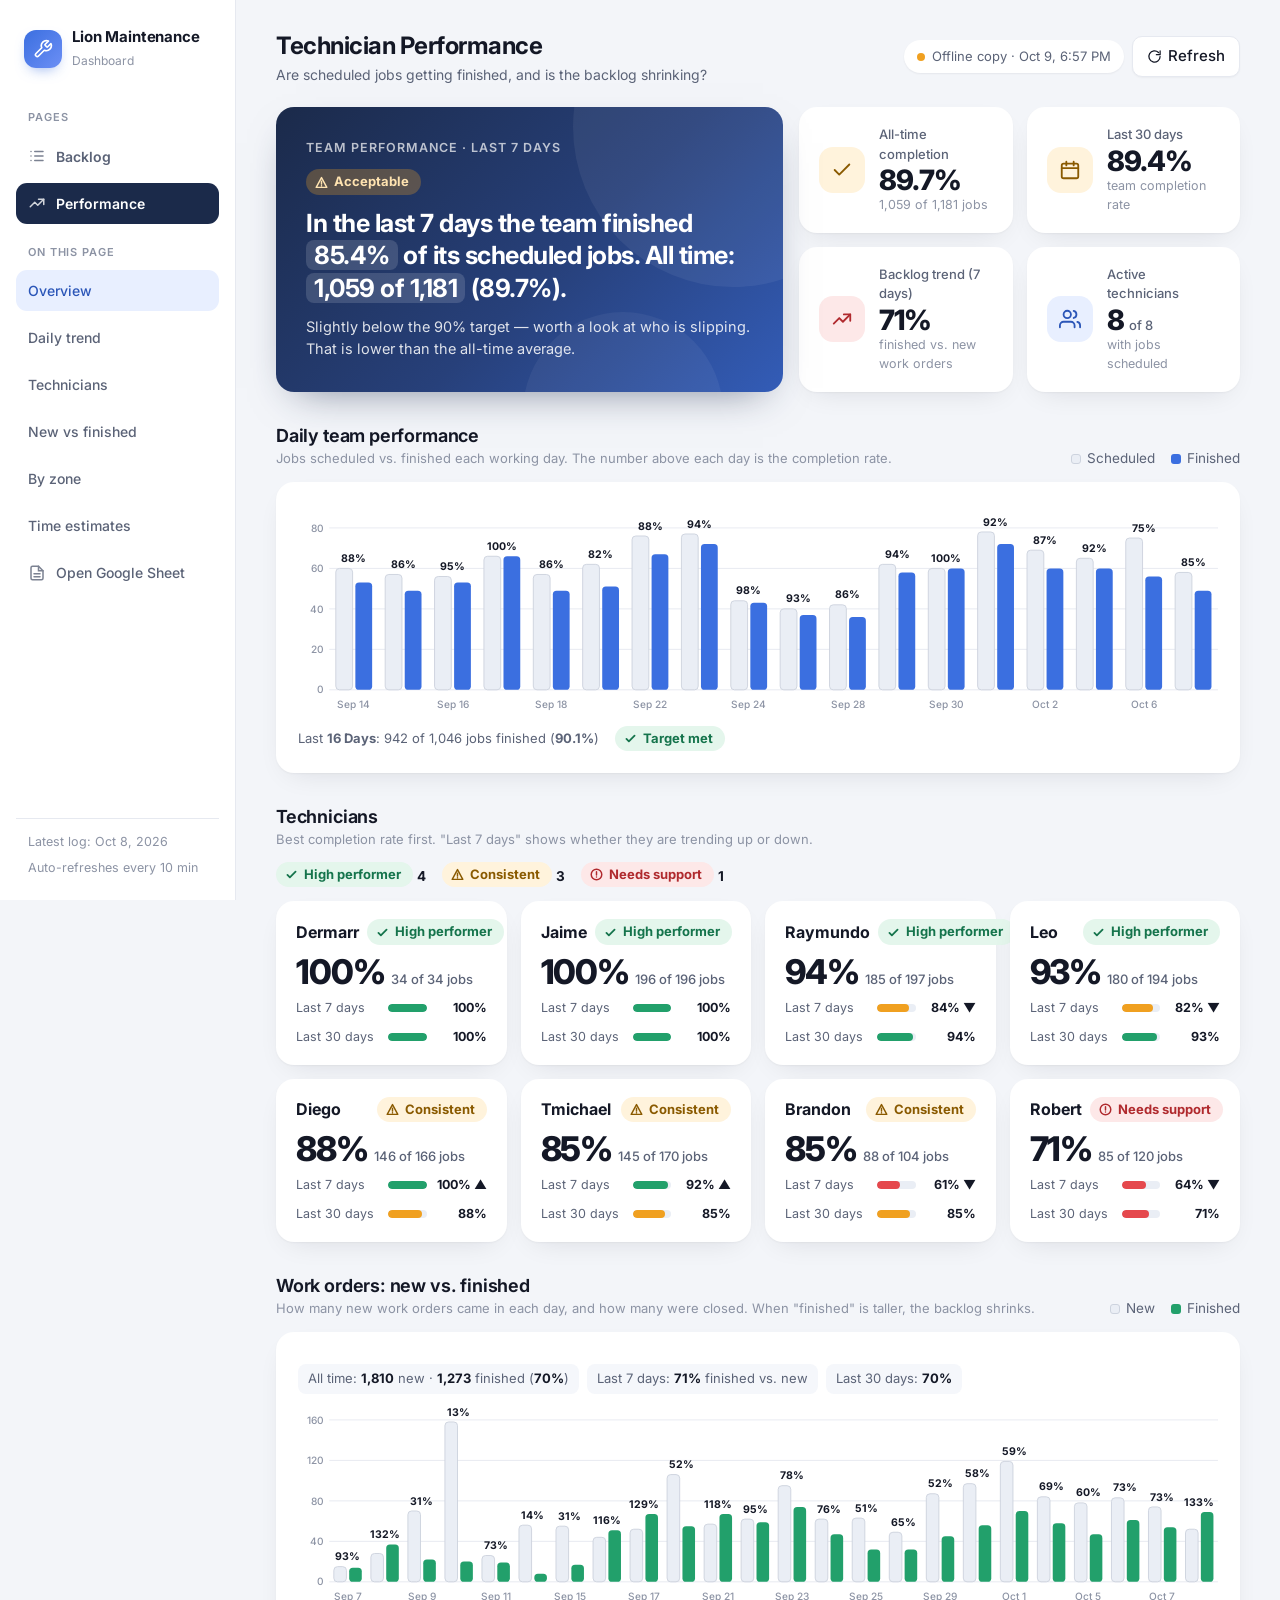
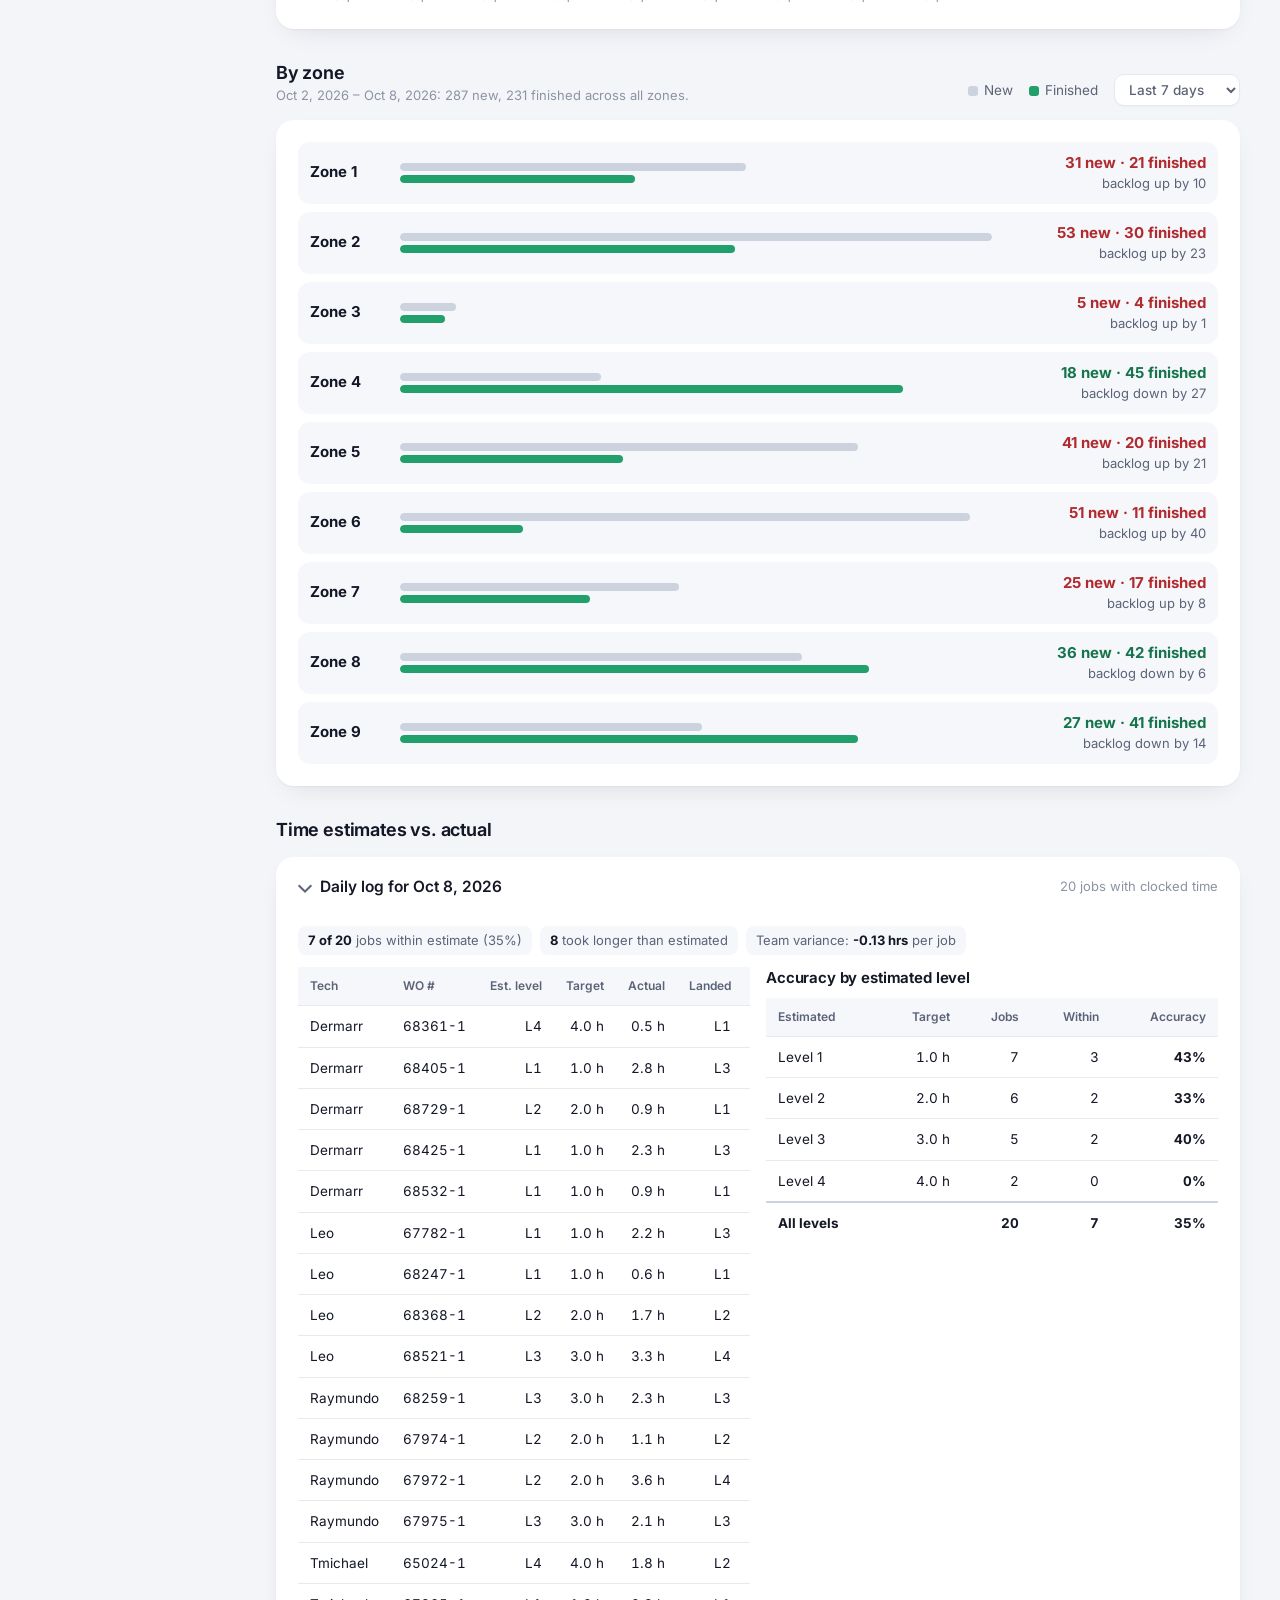
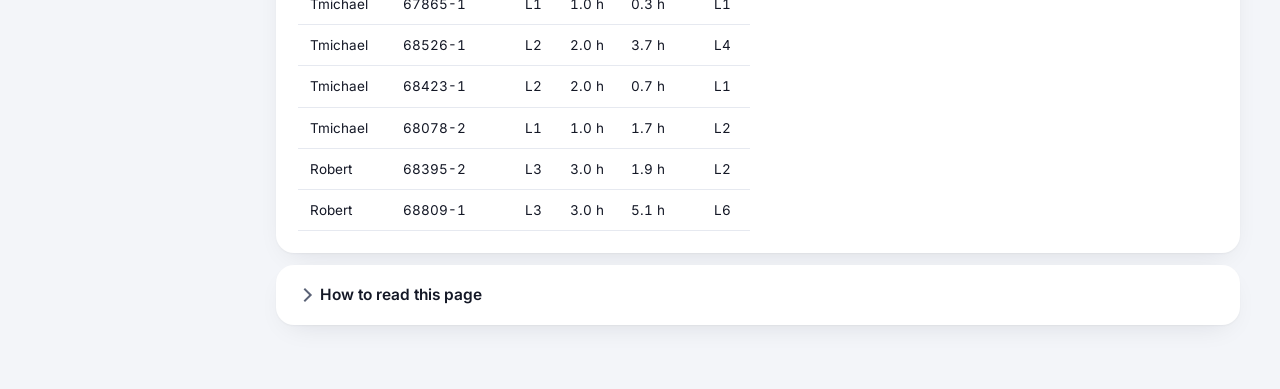
==== performance.html @ a81abb25 "sds" ====
<!doctype html>
<html lang="en">
<head>
<meta charset="utf-8">
<meta name="viewport" content="width=device-width, initial-scale=1">
<title>Technician Performance</title>
<link rel="preconnect" href="https://fonts.googleapis.com">
<link href="https://fonts.googleapis.com/css2?family=Inter:wght@400;500;600;700;800&display=swap" rel="stylesheet">
<link rel="stylesheet" href="styles.css">
</head>
<body>
<div class="app">
  <aside class="side">
    <div class="brand">
      <div class="logo" aria-hidden="true"><svg viewBox="0 0 24 24" fill="none" stroke="currentColor" stroke-width="2" stroke-linecap="round" stroke-linejoin="round"><path d="M14.7 6.3a1 1 0 0 0 0 1.4l1.6 1.6a1 1 0 0 0 1.4 0l3.77-3.77a6 6 0 0 1-7.94 7.94l-6.91 6.91a2.12 2.12 0 0 1-3-3l6.91-6.91a6 6 0 0 1 7.94-7.94l-3.76 3.76z"/></svg></div>
      <div><b>Lion Maintenance</b><span>Dashboard</span></div>
    </div>
    <div class="grp-label">Pages</div>
    <a href="index.html" class="page"><svg viewBox="0 0 24 24" fill="none" stroke="currentColor" stroke-width="2" stroke-linecap="round"><path d="M9 6h11M9 12h11M9 18h11M4 6h.01M4 12h.01M4 18h.01"/></svg>Backlog</a>
    <a href="performance.html" class="page active"><svg viewBox="0 0 24 24" fill="none" stroke="currentColor" stroke-width="2" stroke-linecap="round" stroke-linejoin="round"><path d="M3 17l6-6 4 4 8-8"/><path d="M14 7h7v7"/></svg>Performance</a>
    <div class="grp-label">On this page</div>
    <a href="#overview">Overview</a>
    <a href="#daily">Daily trend</a>
    <a href="#techs">Technicians</a>
    <a href="#flow">New vs finished</a>
    <a href="#zones">By zone</a>
    <a href="#log">Time estimates</a>
    <a id="srcLink" target="_blank" rel="noopener"><svg viewBox="0 0 24 24" fill="none" stroke="currentColor" stroke-width="2" stroke-linecap="round"><path d="M14 3H6a2 2 0 0 0-2 2v14a2 2 0 0 0 2 2h12a2 2 0 0 0 2-2V9z"/><path d="M14 3v6h6M8 13h8M8 17h8"/></svg>Open Google Sheet</a>
    <div class="foot"><span id="footDate"></span><span>Auto-refreshes every 10 min</span></div>
  </aside>

  <main class="main"><div class="wrap">
    <header class="topbar">
      <div><h1>Technician Performance</h1><p class="sub">Are scheduled jobs getting finished, and is the backlog shrinking?</p></div>
      <div class="src">
        <span class="pill"><span class="dot" id="srcDot"></span><span id="srcText">Loading…</span></span>
        <button class="btn" id="refreshBtn" type="button"><svg viewBox="0 0 24 24" fill="none" stroke="currentColor" stroke-width="2" stroke-linecap="round" stroke-linejoin="round"><path d="M21 12a9 9 0 1 1-2.6-6.4"/><path d="M21 3v6h-6"/></svg>Refresh</button>
      </div>
    </header>

    <section class="hero" id="overview" aria-live="polite">
      <div class="banner" id="summary"><p class="headline">Loading data from Google Sheets…</p></div>
      <div class="kpis" id="kpis"></div>
    </section>

    <div class="sec-head" id="daily"><div><h2>Daily team performance</h2><p class="sub small">Jobs scheduled vs. finished each working day. The number above each day is the completion rate.</p></div>
      <div class="legend"><span><i class="sw" style="background:var(--surface-3);border:1px solid var(--axis)"></i>Scheduled</span><span><i class="sw" style="background:var(--accent)"></i>Finished</span></div></div>
    <section class="card"><div id="dailyChart"></div><div class="chart-foot" id="dailyFoot"></div></section>

    <div class="sec-head" id="techs"><div><h2>Technicians</h2><p class="sub small">Best completion rate first. "Last 7 days" shows whether they are trending up or down.</p></div><div class="legend" id="techLegend"></div></div>
    <section class="techs" id="techCards"></section>

    <div class="sec-head" id="flow"><div><h2>Work orders: new vs. finished</h2><p class="sub small">How many new work orders came in each day, and how many were closed. When "finished" is taller, the backlog shrinks.</p></div>
      <div class="legend"><span><i class="sw" style="background:var(--surface-3);border:1px solid var(--axis)"></i>New</span><span><i class="sw" style="background:var(--good)"></i>Finished</span></div></div>
    <section class="card"><div class="chips" id="flowChips"></div><div id="flowChart"></div></section>

    <div class="sec-head" id="zones"><div><h2>By zone</h2><p class="sub small" id="zoneSub">New vs. finished work orders per zone.</p></div>
      <div class="legend"><span><i class="sw" style="background:var(--axis)"></i>New</span><span><i class="sw" style="background:var(--good)"></i>Finished</span>
        <select id="zoneRange" class="btn" style="padding:6px 10px"><option value="7">Last 7 days</option><option value="14">Last 14 days</option><option value="28">Last 28 days</option></select></div></div>
    <section class="card"><div class="zrows" id="zoneRows"></div></section>

    <div class="sec-head" id="log"><div><h2>Time estimates vs. actual</h2></div></div>
    <details class="card sect" style="margin-top:0" open>
      <summary id="logTitle">Latest daily log</summary>
      <div class="inner">
        <div class="chips" id="logChips"></div>
        <div class="grid2" style="margin-top:12px">
          <div class="table-wrap"><table id="logTable"></table></div>
          <div><h2 style="font-size:15px;margin-bottom:8px">Accuracy by estimated level</h2><div class="table-wrap"><table id="levelTable"></table></div></div>
        </div>
      </div>
    </details>
    <details class="card sect help">
      <summary>How to read this page</summary>
      <div class="inner"><dl>
        <dt>Completion rate</dt><dd>Jobs finished ÷ jobs scheduled. 90% or more is the target; 80–89% is acceptable; under 80% needs attention.</dd>
        <dt>Last 7 / 30 days</dt><dd>The same rate, but only counting the trailing 7 or 30 days. Compare it with the all-time rate to see if things are improving.</dd>
        <dt>New vs. finished</dt><dd>New = work orders created that day. Finished = work orders closed that day. More finished than new means the backlog is going down.</dd>
        <dt>Within estimate</dt><dd>Each job gets an estimated level (1 = about 1 hour, 2 = about 2 hours …). A job is "within estimate" when the actual clocked time landed in that hour band.</dd>
      </dl></div>
    </details>
  </div></main>
</div>
<div class="tip" id="tip" role="tooltip"></div>

<script src="perf-parser.js"></script>
<script src="snapshot-perf.js"></script>
<script>
(function () {
  const P = window.LionPerf;
  const REFRESH_MS = 10 * 60 * 1000;
  const ICONS = {
    good: '<svg viewBox="0 0 16 16" aria-hidden="true"><path d="M3 8.5l3 3 7-7" fill="none" stroke="currentColor" stroke-width="2.2" stroke-linecap="round" stroke-linejoin="round"/></svg>',
    warn: '<svg viewBox="0 0 16 16" aria-hidden="true"><path d="M8 2l6.5 12h-13z" fill="none" stroke="currentColor" stroke-width="1.8" stroke-linejoin="round"/><path d="M8 6.5v3.5M8 12v.2" stroke="currentColor" stroke-width="1.8" stroke-linecap="round"/></svg>',
    crit: '<svg viewBox="0 0 16 16" aria-hidden="true"><circle cx="8" cy="8" r="6.5" fill="none" stroke="currentColor" stroke-width="1.8"/><path d="M8 4.5v4.2M8 11v.2" stroke="currentColor" stroke-width="1.8" stroke-linecap="round"/></svg>'
  };
  const $ = id => document.getElementById(id);
  const esc = s => String(s == null ? '' : s).replace(/[&<>"']/g, c => ({ '&': '&amp;', '<': '&lt;', '>': '&gt;', '"': '&quot;', "'": '&#39;' }[c]));
  const fmt = (n, d = 0) => Number(n || 0).toLocaleString(undefined, { minimumFractionDigits: d, maximumFractionDigits: d });
  const pc = (v, d = 0) => v == null ? '—' : fmt(v * 100, d) + '%';
  const tone = r => r == null ? 'warn' : r >= 0.9 ? 'good' : r >= 0.8 ? 'warn' : 'crit';
  const LABEL = { good: 'Target met', warn: 'Acceptable', crit: 'Needs attention' };
  const TECH_LABEL = { good: 'High performer', warn: 'Consistent', crit: 'Needs support' };
  const badge = (s, labels = LABEL) => `<span class="badge b-${s}">${ICONS[s]}${labels[s]}</span>`;
  const niceDate = s => s ? new Date(s + 'T00:00').toLocaleDateString(undefined, { month: 'short', day: 'numeric', year: 'numeric' }) : '—';
  const shortDate = s => new Date(s + 'T00:00').toLocaleDateString(undefined, { month: 'short', day: 'numeric' });
  const addDays = (s, n) => { const d = new Date(s + 'T00:00'); d.setDate(d.getDate() + n); return d.toISOString().slice(0, 10); };

  let model = null;

  async function loadLive() {
    const texts = {};
    await Promise.all(P.TABS.map(async tab => {
      const res = await fetch(P.csvUrl(tab), { cache: 'no-store' });
      if (!res.ok) throw new Error(tab + ' HTTP ' + res.status);
      texts[tab] = await res.text();
    }));
    const m = P.buildModel(texts);
    if (!m.perf.daily.length) throw new Error('No daily rows found');
    return m;
  }
  async function load() {
    $('refreshBtn').disabled = true;
    $('srcText').textContent = 'Loading…';
    try {
      model = await loadLive();
      $('srcDot').className = 'dot live';
      $('srcText').textContent = 'Live · updated ' + new Date().toLocaleTimeString([], { hour: 'numeric', minute: '2-digit' });
    } catch (e) {
      console.warn('Live load failed, using snapshot:', e);
      if (!model && window.LION_PERF_SNAPSHOT) model = window.LION_PERF_SNAPSHOT;
      $('srcDot').className = 'dot off';
      $('srcText').textContent = window.LION_PERF_SNAPSHOT ? 'Offline copy · ' + new Date(window.LION_PERF_SNAPSHOT.snapshotAt).toLocaleString([], { month: 'short', day: 'numeric', hour: 'numeric', minute: '2-digit' }) : 'Could not load data';
    }
    $('refreshBtn').disabled = false;
    if (model) render();
  }

  // Grouped column chart as inline SVG. series: [{key, color, stroke?}], rows: [{date, ...}], labelFn for the text above each group.
  function columns(rows, series, labelFn, tipFn) {
    const n = rows.length; if (!n) return '<p class="small">No data yet.</p>';
    const W = 1000, H = 230, padL = 34, padB = 28, padT = 26;
    const max = Math.max(1, ...rows.flatMap(r => series.map(s => r[s.key] || 0)));
    const yMax = Math.ceil(max / 20) * 20;
    const gw = (W - padL) / n, bw = Math.min(26, gw * 0.34), gap = 3;
    const y = v => padT + (H - padT - padB) * (1 - v / yMax);
    let out = `<svg class="colchart" viewBox="0 0 ${W} ${H}" role="img" aria-label="Column chart">`;
    for (let t = 0; t <= yMax; t += yMax / 4) out += `<line class="gl" x1="${padL}" x2="${W}" y1="${y(t)}" y2="${y(t)}"/><text x="${padL - 6}" y="${y(t) + 4}" text-anchor="end">${fmt(t)}</text>`;
    const every = n > 24 ? 3 : n > 14 ? 2 : 1;
    rows.forEach((r, i) => {
      const x0 = padL + i * gw + gw / 2 - (series.length * bw + (series.length - 1) * gap) / 2;
      out += `<g data-i="${i}"><rect class="hit" x="${padL + i * gw}" y="${padT - 20}" width="${gw}" height="${H - padT + 20 - padB}" rx="6"/>`;
      series.forEach((s, k) => { const v = r[s.key] || 0; out += `<rect x="${x0 + k * (bw + gap)}" y="${y(v)}" width="${bw}" height="${Math.max(0, y(0) - y(v))}" rx="4" fill="${s.color}" ${s.stroke ? `stroke="${s.stroke}" stroke-width="1"` : ''}/>`; });
      const lab = labelFn(r);
      if (lab) out += `<text class="rate" x="${padL + i * gw + gw / 2}" y="${y(Math.max(...series.map(s => r[s.key] || 0))) - 7}" text-anchor="middle" fill="${lab.color || ''}">${lab.text}</text>`;
      if (i % every === 0) out += `<text x="${padL + i * gw + gw / 2}" y="${H - 8}" text-anchor="middle">${shortDate(r.date)}</text>`;
      out += '</g>';
    });
    out += '</svg>';
    return { html: out, tipFn };
  }
  const tipState = {};
  function mountChart(id, chart) { $(id).innerHTML = chart.html || chart; tipState[id] = chart.tipFn; }

  function render() {
    const { perf, rolling, zoneDaily, dailyLog, tally } = model;
    const team = perf.team || {};
    const r7 = team.r7, overall = team.rate;
    const t7 = tone(r7);
    const dates = perf.daily.map(d => d.date).sort();
    const latest = perf.latestDate || dates[dates.length - 1];
    $('footDate').textContent = 'Latest log: ' + niceDate(latest);

    // Banner
    const meaning = t7 === 'good' ? 'The team is hitting the 90% target.' : t7 === 'warn' ? 'Slightly below the 90% target — worth a look at who is slipping.' : 'Well below target — some technicians need support.';
    const trend = r7 != null && overall != null ? (r7 - overall > 0.02 ? 'That is better than the all-time average.' : r7 - overall < -0.02 ? 'That is lower than the all-time average.' : 'That is in line with the all-time average.') : '';
    $('summary').innerHTML = `
      <div class="eyebrow">Team performance · last 7 days</div>
      ${badge(t7)}
      <p class="headline">In the last 7 days the team finished <span class="hl">${pc(r7, 1)}</span> of its scheduled jobs. All time: <span class="hl">${fmt(team.comp)} of ${fmt(team.sched)}</span> (${pc(overall, 1)}).</p>
      <p class="meaning">${meaning} ${trend}</p>`;

    const KI = {
      check: '<svg viewBox="0 0 24 24" fill="none" stroke="currentColor" stroke-width="2" stroke-linecap="round" stroke-linejoin="round"><path d="M20 6 9 17l-5-5"/></svg>',
      cal: '<svg viewBox="0 0 24 24" fill="none" stroke="currentColor" stroke-width="2" stroke-linecap="round"><rect x="3" y="5" width="18" height="16" rx="2"/><path d="M3 10h18M8 3v4M16 3v4"/></svg>',
      trend: '<svg viewBox="0 0 24 24" fill="none" stroke="currentColor" stroke-width="2" stroke-linecap="round" stroke-linejoin="round"><path d="M3 17l6-6 4 4 8-8"/><path d="M14 7h7v7"/></svg>',
      users: '<svg viewBox="0 0 24 24" fill="none" stroke="currentColor" stroke-width="2" stroke-linecap="round" stroke-linejoin="round"><path d="M17 21v-2a4 4 0 0 0-4-4H5a4 4 0 0 0-4 4v2"/><circle cx="9" cy="7" r="4"/><path d="M23 21v-2a4 4 0 0 0-3-3.87M16 3.13a4 4 0 0 1 0 7.75"/></svg>'
    };
    const activeTechs = perf.techs.filter(t => t.sched > 0).length;
    const backlogTone = rolling.kpi.r7 == null ? 'gray' : rolling.kpi.r7 >= 1 ? 'good' : rolling.kpi.r7 >= 0.8 ? 'warn' : 'crit';
    $('kpis').innerHTML = [
      [tone(overall), KI.check, 'All-time completion', pc(overall, 1), '', `${fmt(team.comp)} of ${fmt(team.sched)} jobs`],
      [tone(team.r30), KI.cal, 'Last 30 days', pc(team.r30, 1), '', 'team completion rate'],
      [backlogTone, KI.trend, 'Backlog trend (7 days)', pc(rolling.kpi.r7, 0), '', rolling.kpi.r7 >= 1 ? 'finished more than came in' : 'finished vs. new work orders'],
      ['blue', KI.users, 'Active technicians', fmt(activeTechs), `of ${perf.techs.length}`, 'with jobs scheduled']
    ].map(([t, ico, l, v, u, h]) => `<div class="card kpi"><div class="ico ${t}">${ico}</div><div><div class="label">${l}</div><div class="value">${v}${u ? `<small>${u}</small>` : ''}</div><div class="hint">${h}</div></div></div>`).join('');

    // Daily chart (last 20 working days)
    const daily = perf.daily.slice(-20);
    mountChart('dailyChart', columns(daily, [{ key: 'sched', color: 'var(--surface-3)', stroke: 'var(--axis)' }, { key: 'comp', color: 'var(--accent)' }],
      r => ({ text: pc(r.rate), color: `var(--${tone(r.rate)}-ink)` }),
      r => `<b>${r.dow} ${niceDate(r.date)}</b><div class="r"><span>Scheduled</span><span>${fmt(r.sched)}</span></div><div class="r"><span>Finished</span><span>${fmt(r.comp)}</span></div><div class="r"><span>Rate</span><span>${pc(r.rate, 1)}</span></div><div class="r"><span>7-day rolling</span><span>${pc(r.r7, 1)}</span></div>${badge(tone(r.rate))}`));
    const p = perf.period;
    $('dailyFoot').innerHTML = p ? `<span>Last <b>${esc(p.label)}</b>: ${fmt(p.comp)} of ${fmt(p.sched)} jobs finished (<b>${pc(p.rate, 1)}</b>)</span>${badge(tone(p.rate))}` : '';

    // Technician cards
    const techs = perf.techs.slice().sort((a, b) => (b.rate || 0) - (a.rate || 0));
    const tc = { good: 0, warn: 0, crit: 0 };
    techs.forEach(t => tc[tone(t.rate)]++);
    $('techLegend').innerHTML = ['good', 'warn', 'crit'].map(s => `<span>${badge(s, TECH_LABEL)}<span class="n">${tc[s]}</span></span>`).join('');
    const tallyByName = Object.fromEntries((tally.techs || []).map(t => [t.name.toLowerCase(), t]));
    $('techCards').innerHTML = techs.map(t => {
      const s = tone(t.rate), s7 = tone(t.r7);
      const dir = t.r7 == null || t.rate == null ? '' : t.r7 - t.rate > 0.03 ? ' ▲' : t.r7 - t.rate < -0.03 ? ' ▼' : '';
      return `<div class="card tech">
        <div class="tt"><span class="name">${esc(t.name)}</span>${badge(s, TECH_LABEL)}</div>
        <div class="rate">${pc(t.rate)}<small>${fmt(t.comp)} of ${fmt(t.sched)} jobs</small></div>
        <div class="mini"><span>Last 7 days</span><div class="meter"><i style="width:${(t.r7 || 0) * 100}%;background:var(--${s7})"></i></div><b>${pc(t.r7)}${dir}</b></div>
        <div class="mini"><span>Last 30 days</span><div class="meter"><i style="width:${(t.r30 || 0) * 100}%;background:var(--${tone(t.r30)})"></i></div><b>${pc(t.r30)}</b></div>
      </div>`;
    }).join('');

    // New vs finished
    const flow = rolling.daily.slice(-24);
    $('flowChips').innerHTML = `<span>All time: <b>${fmt(rolling.kpi.newWos)}</b> new · <b>${fmt(rolling.kpi.comp)}</b> finished (<b>${pc(rolling.kpi.rate)}</b>)</span><span>Last 7 days: <b>${pc(rolling.kpi.r7)}</b> finished vs. new</span><span>Last 30 days: <b>${pc(rolling.kpi.r30)}</b></span>`;
    mountChart('flowChart', columns(flow, [{ key: 'newWos', color: 'var(--surface-3)', stroke: 'var(--axis)' }, { key: 'comp', color: 'var(--good)' }],
      r => ({ text: pc(r.rate), color: r.rate >= 1 ? 'var(--good-ink)' : r.rate >= 0.8 ? 'var(--ink-2)' : 'var(--crit-ink)' }),
      r => `<b>${niceDate(r.date)}</b><div class="r"><span>New</span><span>${fmt(r.newWos)}</span></div><div class="r"><span>Finished</span><span>${fmt(r.comp)}</span></div><div class="r"><span>Finished ÷ new</span><span>${pc(r.rate)}</span></div><div class="r"><span>7-day rolling</span><span>${pc(r.r7)}</span></div>`));

    renderZones();

    // Daily log
    const dl = dailyLog, jobs = dl.jobs || [];
    const within = jobs.filter(j => j.inWindow).length, over = jobs.filter(j => j.actual > j.target).length;
    $('logTitle').innerHTML = `Daily log for ${niceDate(dl.date)} <span class="small">${jobs.length} jobs with clocked time</span>`;
    $('logChips').innerHTML = jobs.length ? `<span><b>${within} of ${jobs.length}</b> jobs within estimate (${pc(within / jobs.length)})</span><span><b>${over}</b> took longer than estimated</span><span>Team variance: <b>${(tally.overall.avgVariance >= 0 ? '+' : '') + fmt(tally.overall.avgVariance, 2)} hrs</b> per job</span>` : '<span>No clocked jobs logged for this day.</span>';
    $('logTable').innerHTML = `<thead><tr><th class="l">Tech</th><th class="l">WO #</th><th>Est. level</th><th>Target</th><th>Actual</th><th>Landed</th><th class="l">Within?</th></tr></thead><tbody>${
      jobs.map(j => `<tr><td class="l">${esc(j.tech)}</td><td class="l num">${esc(j.wo)}</td><td class="num">L${j.estLevel}</td><td class="num">${fmt(j.target, 1)} h</td><td class="num">${fmt(j.actual, 1)} h</td><td class="num">L${j.landed}</td><td class="l ${j.inWindow ? 'yes' : 'no'}">${j.inWindow ? 'Yes' : 'No'}</td></tr>`).join('') || '<tr><td class="l" colspan="7">No jobs logged.</td></tr>'}</tbody>`;
    $('levelTable').innerHTML = `<thead><tr><th class="l">Estimated</th><th>Target</th><th>Jobs</th><th>Within</th><th>Accuracy</th></tr></thead><tbody>${
      (tally.levels || []).filter(l => l.assigned > 0).map(l => `<tr><td class="l">Level ${l.level}</td><td class="num">${fmt(l.target, 1)} h</td><td class="num">${fmt(l.assigned)}</td><td class="num">${fmt(l.inWindow)}</td><td class="num"><b>${pc(l.acc)}</b></td></tr>`).join('') || '<tr><td class="l" colspan="5">No data.</td></tr>'}</tbody>
      ${tally.teamLevels ? `<tfoot><tr><td class="l">All levels</td><td></td><td class="num">${fmt(tally.teamLevels.assigned)}</td><td class="num">${fmt(tally.teamLevels.inWindow)}</td><td class="num">${pc(tally.teamLevels.acc)}</td></tr></tfoot>` : ''}`;
  }

  function renderZones() {
    if (!model) return;
    const days = +$('zoneRange').value;
    const list = model.zoneDaily.list;
    const maxDate = list.map(x => x.date).sort().pop();
    if (!maxDate) { $('zoneRows').innerHTML = '<p class="small">No data yet.</p>'; return; }
    const from = addDays(maxDate, -(days - 1));
    const agg = {};
    for (const x of list) if (x.date >= from) { const a = agg[x.zone] || (agg[x.zone] = { zone: x.zone, newWos: 0, comp: 0 }); a.newWos += x.newWos; a.comp += x.comp; }
    const rows = Object.values(agg).sort((a, b) => +a.zone.replace(/\D/g, '') - +b.zone.replace(/\D/g, ''));
    const max = Math.max(1, ...rows.flatMap(r => [r.newWos, r.comp]));
    const tn = rows.reduce((s, r) => s + r.newWos, 0), tcmp = rows.reduce((s, r) => s + r.comp, 0);
    $('zoneSub').textContent = `${niceDate(from)} – ${niceDate(maxDate)}: ${fmt(tn)} new, ${fmt(tcmp)} finished across all zones.`;
    $('zoneRows').innerHTML = rows.map(r => {
      const net = r.comp - r.newWos;
      return `<div class="zr"><span class="zn">${esc(r.zone)}</span>
        <div class="bars"><div class="meter"><i style="width:${r.newWos / max * 100}%;background:var(--axis)"></i></div><div class="meter"><i style="width:${r.comp / max * 100}%;background:var(--good)"></i></div></div>
        <div class="net"><b class="${net > 0 ? 'net-down' : net < 0 ? 'net-up' : ''}">${fmt(r.newWos)} new · ${fmt(r.comp)} finished</b>${net > 0 ? `backlog down by ${net}` : net < 0 ? `backlog up by ${-net}` : 'no change'}</div></div>`;
    }).join('') || '<p class="small">No zone rows in this range.</p>';
  }

  // Tooltip for SVG column charts
  const tip = $('tip');
  document.addEventListener('mousemove', e => {
    const g = e.target.closest('g[data-i]'), host = g && g.closest('[id]');
    if (!g || !model) { tip.style.display = 'none'; return; }
    const fn = tipState[host.id]; if (!fn) return;
    const rows = host.id === 'dailyChart' ? model.perf.daily.slice(-20) : model.rolling.daily.slice(-24);
    tip.innerHTML = fn(rows[+g.dataset.i]);
    tip.style.display = 'block';
    tip.style.left = Math.min(e.clientX + 14, innerWidth - tip.offsetWidth - 8) + 'px';
    tip.style.top = Math.min(e.clientY + 14, innerHeight - tip.offsetHeight - 8) + 'px';
  });

  $('zoneRange').addEventListener('change', renderZones);
  $('srcLink').href = 'https://docs.google.com/spreadsheets/d/' + P.SHEET_ID + '/edit';
  $('refreshBtn').addEventListener('click', load);
  const navLinks = [...document.querySelectorAll('.side a[href^="#"]')];
  const io = new IntersectionObserver(en => en.forEach(x => { if (x.isIntersecting) navLinks.forEach(a => a.classList.toggle('active', a.getAttribute('href') === '#' + x.target.id)); }), { rootMargin: '-30% 0px -60% 0px' });
  navLinks.map(a => document.querySelector(a.getAttribute('href'))).filter(Boolean).forEach(s => io.observe(s));

  if (window.LION_PERF_SNAPSHOT) { model = window.LION_PERF_SNAPSHOT; render(); }
  load();
  setInterval(load, REFRESH_MS);
})();
</script>
</body>
</html>
---- styles.css ----
:root {
  color-scheme: light;
  --page: #f3f5f9; --surface: #ffffff; --surface-2: #f5f7fb; --surface-3: #eaeef5;
  --ink: #141826; --ink-2: #5b6377; --muted: #8c93a4;
  --grid: #e6e9f0; --axis: #cdd3de;
  --accent: #3b6fe0; --accent-soft: #e8efff; --accent-ink: #2b56b8;
  --navy: #1b2a4a; --navy-2: #27407a;
  --good: #22a06b; --good-bg: #e4f6ec; --good-ink: #15744c;
  --warn: #f0a020; --warn-bg: #fff3dc; --warn-ink: #8a5a00;
  --crit: #e5484d; --crit-bg: #fde8e8; --crit-ink: #b02a2e;
  --l1: #b9d0f5; --l2: #8fb2ee; --l3: #5f8fe6; --l4: #3b6fe0; --l5: #2448a8;
  --shadow: 0 1px 2px rgba(20,24,38,.04), 0 10px 30px -14px rgba(20,24,38,.14);
  --r: 18px;
  --sidebar: 236px;
}
* { box-sizing: border-box; }
html { scroll-behavior: smooth; }
body { margin: 0; background: var(--page); color: var(--ink);
  font: 15px/1.5 Inter, system-ui, -apple-system, "Segoe UI", sans-serif; -webkit-font-smoothing: antialiased; }
h1 { font-size: 24px; font-weight: 700; margin: 0; letter-spacing: -0.02em; }
h2 { font-size: 18px; font-weight: 650; margin: 0; letter-spacing: -0.01em; }
p { margin: 0; }
a { color: var(--accent-ink); }
.sub { color: var(--ink-2); }
.small { font-size: 13px; color: var(--muted); }
.num { font-variant-numeric: tabular-nums; }
button, select, input { font: inherit; color: inherit; }
.btn { background: var(--surface); border: 1px solid var(--grid); border-radius: 10px; padding: 8px 14px;
  cursor: pointer; font-weight: 500; box-shadow: 0 1px 2px rgba(20,24,38,.04); display: inline-flex; align-items: center; gap: 6px; }
.btn:hover { background: var(--surface-2); }
.btn svg { width: 15px; height: 15px; }
.btn:focus-visible, .zone:focus-visible, .side a:focus-visible { outline: 2px solid var(--accent); outline-offset: 2px; }
.card { background: var(--surface); border-radius: var(--r); padding: 22px; box-shadow: var(--shadow); }

/* ---------- App shell ---------- */
.app { display: grid; grid-template-columns: var(--sidebar) 1fr; min-height: 100vh; }
.side { background: var(--surface); border-right: 1px solid var(--grid); padding: 22px 16px; position: sticky; top: 0; height: 100vh;
  display: flex; flex-direction: column; gap: 6px; }
.brand { display: flex; align-items: center; gap: 10px; padding: 4px 8px 18px; }
.logo { width: 38px; height: 38px; border-radius: 12px; background: linear-gradient(135deg, var(--accent), #6c8ff5); color: #fff;
  display: grid; place-items: center; flex: none; box-shadow: 0 6px 14px -6px rgba(59,111,224,.6); }
.logo svg { width: 20px; height: 20px; }
.brand b { display: block; font-size: 15px; letter-spacing: -0.01em; }
.brand span { font-size: 12px; color: var(--muted); }
.side a { display: flex; align-items: center; gap: 10px; padding: 10px 12px; border-radius: 11px; color: var(--ink-2); text-decoration: none; font-weight: 500; font-size: 14px; }
.side a svg { width: 18px; height: 18px; flex: none; opacity: .8; }
.side a:hover { background: var(--surface-2); color: var(--ink); }
.side a.active { background: var(--accent-soft); color: var(--accent-ink); }
.side .foot { margin-top: auto; padding: 14px 12px 0; border-top: 1px solid var(--grid); font-size: 12.5px; color: var(--muted); display: flex; flex-direction: column; gap: 8px; }
.main { min-width: 0; }
.wrap { max-width: 1240px; margin: 0 auto; padding: 28px 40px 64px; }

.topbar { display: flex; flex-wrap: wrap; gap: 14px; align-items: center; justify-content: space-between; margin-bottom: 22px; }
.topbar .sub { font-size: 14px; }
.src { display: flex; gap: 8px; align-items: center; flex-wrap: wrap; }
.pill { display: inline-flex; align-items: center; gap: 7px; padding: 7px 13px; border-radius: 999px;
  background: var(--surface); box-shadow: 0 1px 2px rgba(20,24,38,.06); font-size: 13px; color: var(--ink-2); }
.dot { width: 8px; height: 8px; border-radius: 50%; background: var(--muted); }
.dot.live { background: var(--good); box-shadow: 0 0 0 3px rgba(34,160,107,.18); } .dot.off { background: var(--warn); }

/* ---------- Hero ---------- */
.hero { display: grid; grid-template-columns: 1.15fr 1fr; gap: 16px; margin-bottom: 18px; }
.banner { border-radius: var(--r); padding: 28px 30px; color: #fff; position: relative; overflow: hidden;
  background: linear-gradient(135deg, var(--navy) 0%, var(--navy-2) 55%, #3b6fe0 130%); display: flex; flex-direction: column; justify-content: center; gap: 12px;
  box-shadow: 0 16px 40px -20px rgba(27,42,74,.6); }
.banner::after { content: ''; position: absolute; width: 320px; height: 320px; border-radius: 50%; right: -110px; top: -140px; background: rgba(255,255,255,.06); }
.banner::before { content: ''; position: absolute; width: 200px; height: 200px; border-radius: 50%; right: 60px; bottom: -120px; background: rgba(255,255,255,.05); }
.banner > * { position: relative; }
.banner .eyebrow { font-size: 12.5px; letter-spacing: .08em; text-transform: uppercase; opacity: .7; font-weight: 600; }
.banner .headline { font-size: 25px; font-weight: 700; line-height: 1.3; letter-spacing: -0.02em; }
.banner .headline .hl { background: rgba(255,255,255,.14); border-radius: 8px; padding: 0 8px; white-space: nowrap; }
.banner .meaning { font-size: 14.5px; opacity: .85; max-width: 520px; }
.banner .badge { align-self: flex-start; }
.banner .b-good { background: rgba(34,160,107,.25); color: #c9f2dc; } .banner .b-warn { background: rgba(240,160,32,.28); color: #ffe3b0; } .banner .b-crit { background: rgba(229,72,77,.3); color: #ffd0d2; }
.kpis { display: grid; grid-template-columns: 1fr 1fr; gap: 14px; }
.kpi { display: flex; gap: 14px; align-items: center; padding: 18px 20px; }
.kpi .ico { width: 46px; height: 46px; border-radius: 14px; display: grid; place-items: center; flex: none; }
.kpi .ico svg { width: 22px; height: 22px; }
.kpi .ico.blue { background: var(--accent-soft); color: var(--accent-ink); }
.kpi .ico.good { background: var(--good-bg); color: var(--good-ink); }
.kpi .ico.warn { background: var(--warn-bg); color: var(--warn-ink); }
.kpi .ico.crit { background: var(--crit-bg); color: var(--crit-ink); }
.kpi .ico.gray { background: var(--surface-3); color: var(--ink-2); }
.kpi .label { font-size: 13px; color: var(--ink-2); font-weight: 500; }
.kpi .value { font-size: 28px; font-weight: 800; letter-spacing: -0.03em; line-height: 1.15; }
.kpi .value small { font-size: 13px; font-weight: 500; color: var(--ink-2); margin-left: 5px; letter-spacing: 0; }
.kpi .hint { font-size: 12.5px; color: var(--muted); }

.badge { display: inline-flex; align-items: center; gap: 6px; border-radius: 999px; padding: 5px 12px 5px 9px;
  font-size: 13px; font-weight: 700; white-space: nowrap; line-height: 1.2; }
.badge svg { width: 13px; height: 13px; }
.b-good { background: var(--good-bg); color: var(--good-ink); }
.b-warn { background: var(--warn-bg); color: var(--warn-ink); }
.b-crit { background: var(--crit-bg); color: var(--crit-ink); }

.sec-head { display: flex; justify-content: space-between; align-items: flex-end; gap: 12px; flex-wrap: wrap; margin: 30px 0 14px; }
.legend { display: flex; gap: 10px 16px; flex-wrap: wrap; font-size: 13.5px; color: var(--ink-2); align-items: center; }
.legend .n { font-weight: 700; color: var(--ink); margin-left: 4px; }
.sw { display: inline-block; width: 10px; height: 10px; border-radius: 3px; margin-right: 6px; vertical-align: -1px; }

/* ---------- Zone cards ---------- */
.zones { display: grid; grid-template-columns: repeat(auto-fill, minmax(290px, 1fr)); gap: 16px; }
.zone { display: flex; flex-direction: column; gap: 16px; text-decoration: none; color: inherit; position: relative;
  transition: transform .15s, box-shadow .15s; }
.zone:hover { transform: translateY(-3px); box-shadow: 0 2px 4px rgba(20,24,38,.04), 0 20px 40px -18px rgba(20,24,38,.25); }
.zone .zt { display: flex; justify-content: space-between; gap: 8px; align-items: flex-start; }
.zone .name { font-weight: 700; font-size: 18px; letter-spacing: -0.01em; }
.zone .grp { font-size: 13px; color: var(--ink-2); overflow: hidden; text-overflow: ellipsis; white-space: nowrap; max-width: 170px; }
.zone .body { display: flex; align-items: center; gap: 18px; }
.ring { width: 104px; height: 104px; flex: none; position: relative; }
.ring svg { width: 100%; height: 100%; transform: rotate(-90deg); }
.ring circle { fill: none; stroke-width: 10; stroke-linecap: round; }
.ring .bg { stroke: var(--surface-3); }
.ring .fg { transition: stroke-dashoffset .6s ease; }
.ring .c { position: absolute; inset: 0; display: flex; flex-direction: column; align-items: center; justify-content: center; line-height: 1; }
.ring .c b { font-size: 26px; font-weight: 800; letter-spacing: -0.03em; }
.ring .c span { font-size: 10.5px; color: var(--muted); margin-top: 3px; text-transform: uppercase; letter-spacing: .05em; font-weight: 600; }
.zone .stats { display: flex; flex-direction: column; gap: 8px; min-width: 0; flex: 1; }
.zone .stats div { display: flex; justify-content: space-between; gap: 10px; font-size: 13.5px; color: var(--ink-2); border-bottom: 1px dashed var(--grid); padding-bottom: 6px; }
.zone .stats div:last-child { border: 0; padding: 0; }
.zone .stats b { color: var(--ink); font-weight: 700; white-space: nowrap; }
.zone .why { font-size: 13px; color: var(--ink-2); }
.zone .foot { display: flex; justify-content: space-between; align-items: center; gap: 8px; font-size: 13px; color: var(--ink-2); margin-top: auto; }
.zone .foot .techs { display: flex; gap: 6px; align-items: center; min-width: 0; overflow: hidden; text-overflow: ellipsis; white-space: nowrap; }
.zone .foot svg { width: 14px; height: 14px; flex: none; }
.zone .more { color: var(--accent-ink); font-weight: 600; white-space: nowrap; }

/* ---------- Charts ---------- */
.grid2 { display: grid; grid-template-columns: 1fr 1fr; gap: 16px; }
.chart-row { display: grid; grid-template-columns: 70px 1fr 64px; align-items: center; gap: 10px; height: 34px; position: relative; border-radius: 8px; }
.chart-row:hover { background: var(--surface-2); }
.chart-row .lab { font-size: 13px; color: var(--ink-2); white-space: nowrap; overflow: hidden; text-overflow: ellipsis; padding-left: 6px; }
.chart-row .val { font-size: 13px; text-align: right; color: var(--ink); font-weight: 500; padding-right: 6px; }
.track { position: relative; height: 100%; display: flex; align-items: center; }
.bar { height: 18px; border-radius: 0 6px 6px 0; display: flex; gap: 2px; }
.bar > span { height: 100%; }
.bar > span:last-child { border-radius: 0 6px 6px 0; }
.ref { position: absolute; top: -4px; bottom: -4px; width: 0; border-left: 1.5px dashed var(--axis); pointer-events: none; }
.ref-lab { position: absolute; top: -20px; font-size: 11.5px; color: var(--muted); transform: translateX(-50%); white-space: nowrap; }
.chart-body { padding-top: 26px; position: relative; }

.tip { position: fixed; z-index: 50; pointer-events: none; background: var(--ink); color: #fff;
  border-radius: 10px; padding: 9px 12px; font-size: 12.5px; box-shadow: 0 8px 24px rgba(0,0,0,.2); max-width: 260px; display: none; }
.tip b { display: block; margin-bottom: 3px; }
.tip .r { display: flex; justify-content: space-between; gap: 16px; opacity: .92; }
.tip .badge { margin-top: 4px; font-size: 12px; }

/* ---------- Collapsible details ---------- */
details.sect { padding: 0; margin-top: 12px; }
details.sect > summary { cursor: pointer; list-style: none; display: flex; align-items: center; gap: 10px; padding: 18px 22px; font-weight: 600; font-size: 15.5px; }
details.sect > summary::-webkit-details-marker { display: none; }
details.sect > summary::before { content: ''; width: 8px; height: 8px; border-right: 2px solid var(--ink-2); border-bottom: 2px solid var(--ink-2);
  transform: rotate(-45deg); transition: transform .15s; margin-left: 2px; }
details.sect[open] > summary::before { transform: rotate(45deg); }
details.sect > summary .small { font-weight: 400; margin-left: auto; }
details.sect .inner { padding: 0 22px 22px; }
.table-wrap { overflow-x: auto; }
table { width: 100%; border-collapse: collapse; font-size: 13.5px; }
th, td { padding: 10px 12px; text-align: right; border-bottom: 1px solid var(--grid); white-space: nowrap; }
th { font-size: 12px; color: var(--ink-2); font-weight: 600; background: var(--surface-2); position: sticky; top: 0; }
th:first-child, td:first-child, th.l, td.l { text-align: left; }
tbody tr:hover { background: var(--surface-2); }
tfoot td { font-weight: 700; border-top: 2px solid var(--axis); border-bottom: 0; }
td.wrapcell { white-space: normal; min-width: 220px; text-align: left; }
tr.click { cursor: pointer; }
.help dl { display: grid; grid-template-columns: 190px 1fr; gap: 10px 16px; margin: 0; }
.help dt { font-weight: 600; } .help dd { margin: 0; color: var(--ink-2); }

/* ---------- Zone page ---------- */
.zpage { max-width: 1280px; margin: 0 auto; padding: 24px 32px 64px; }
.back { display: inline-flex; align-items: center; gap: 6px; color: var(--accent-ink); font-weight: 600; text-decoration: none; font-size: 14px; }
.back:hover { text-decoration: underline; }
.zhead { display: flex; justify-content: space-between; gap: 16px; align-items: flex-start; flex-wrap: wrap; margin: 12px 0 14px; }
.zhead h1 { display: flex; align-items: center; gap: 12px; flex-wrap: wrap; }
.stats-row { display: flex; gap: 10px; flex-wrap: wrap; margin-bottom: 14px; }
.stats-row span { background: var(--surface); box-shadow: var(--shadow); border-radius: 12px; padding: 10px 14px; font-size: 14px; color: var(--ink-2); }
.stats-row b { color: var(--ink); font-size: 18px; margin-right: 4px; }
.tools { display: flex; gap: 8px; flex-wrap: wrap; padding: 12px 16px; background: var(--surface); border-radius: var(--r) var(--r) 0 0; border-bottom: 1px solid var(--grid); }
.tools input, .tools select { background: var(--surface-2); border: 1px solid var(--grid); border-radius: 10px; padding: 9px 12px; }
.tools input { flex: 1; min-width: 200px; }
.tools .count { align-self: center; font-size: 13px; color: var(--muted); margin-left: auto; white-space: nowrap; }
.wotable { background: var(--surface); border-radius: 0 0 var(--r) var(--r); box-shadow: var(--shadow); overflow-x: auto; }
.wotable td { vertical-align: top; }
.jobtxt { display: -webkit-box; -webkit-line-clamp: 3; -webkit-box-orient: vertical; overflow: hidden; }
.jobtxt.open { -webkit-line-clamp: unset; display: block; white-space: pre-wrap; }
.wotable .hint { color: var(--accent-ink); font-size: 12px; font-weight: 600; cursor: pointer; display: inline-block; margin-top: 2px; }
.lvl { display: inline-block; min-width: 24px; text-align: center; border-radius: 7px; padding: 2px 6px; font-weight: 700; font-size: 12px; color: #fff; }
.lvl.c1, .lvl.c2 { color: var(--ink); }
.age-hi { color: var(--crit-ink); font-weight: 700; } .age-md { color: var(--warn-ink); font-weight: 600; }

/* ---------- Responsive ---------- */
@media (max-width: 1100px) { .hero { grid-template-columns: 1fr; } }
@media (max-width: 900px) {
  .app { grid-template-columns: 1fr; }
  .side { position: static; height: auto; flex-direction: row; align-items: center; flex-wrap: wrap; gap: 4px; padding: 12px 16px; border-right: 0; border-bottom: 1px solid var(--grid); }
  .brand { padding: 0 8px 0 0; margin-right: auto; }
  .side a { padding: 8px 10px; font-size: 13px; }
  .side a svg { display: none; }
  .side .foot { display: none; }
  .wrap { padding: 20px 20px 48px; }
  .grid2 { grid-template-columns: 1fr; }
}
@media (max-width: 620px) {
  .wrap { padding: 16px 16px 48px; }
  .zpage { padding: 16px 16px 48px; }
  .banner { padding: 22px; } .banner .headline { font-size: 20px; }
  .kpis { grid-template-columns: 1fr; }
  .help dl { grid-template-columns: 1fr; }
  .chart-row { grid-template-columns: 56px 1fr 54px; }
}

/* ---------- Sidebar page groups ---------- */
.side .grp-label { font-size: 11px; text-transform: uppercase; letter-spacing: .08em; color: var(--muted); padding: 14px 12px 4px; font-weight: 600; }
.side a.page { font-weight: 600; }
.side a.page.active { background: var(--navy); color: #fff; }

/* ---------- Performance page ---------- */
.colchart { width: 100%; height: auto; display: block; overflow: visible; }
.colchart text { font: 500 11px Inter, system-ui, sans-serif; fill: var(--muted); }
.colchart .rate { font-weight: 700; fill: var(--ink); font-size: 11.5px; }
.colchart .gl { stroke: var(--grid); stroke-width: 1; }
.colchart .hit { fill: transparent; }
.colchart g:hover .hit { fill: rgba(59,111,224,.06); }
.chart-foot { display: flex; gap: 16px; flex-wrap: wrap; font-size: 13px; color: var(--ink-2); margin-top: 10px; align-items: center; }
.techs { display: grid; grid-template-columns: repeat(auto-fill, minmax(230px, 1fr)); gap: 14px; }
.tech { display: flex; flex-direction: column; gap: 10px; padding: 18px 20px; }
.tech .tt { display: flex; justify-content: space-between; align-items: center; gap: 8px; }
.tech .name { font-weight: 700; font-size: 16px; }
.tech .rate { font-size: 34px; font-weight: 800; letter-spacing: -0.03em; line-height: 1; }
.tech .rate small { font-size: 13px; color: var(--ink-2); font-weight: 500; letter-spacing: 0; margin-left: 6px; }
.tech .mini { display: grid; grid-template-columns: 84px 1fr 52px; gap: 8px; align-items: center; font-size: 12.5px; color: var(--ink-2); }
.tech .mini .meter { margin: 0; height: 8px; }
.tech .mini b { text-align: right; color: var(--ink); }
.meter { position: relative; height: 10px; background: var(--surface-3); border-radius: 5px; overflow: hidden; }
.meter i { position: absolute; inset: 0 auto 0 0; border-radius: 5px; }
.zrows { display: flex; flex-direction: column; gap: 8px; }
.zr { display: grid; grid-template-columns: 76px 1fr 200px; gap: 14px; align-items: center; padding: 10px 12px; border-radius: 12px; background: var(--surface-2); }
.zr .zn { font-weight: 700; }
.zr .bars { display: flex; flex-direction: column; gap: 4px; }
.zr .bars .meter { height: 8px; background: transparent; }
.zr .net { font-size: 13px; text-align: right; color: var(--ink-2); }
.zr .net b { display: block; font-size: 15px; white-space: nowrap; }
.net-up { color: var(--crit-ink); } .net-down { color: var(--good-ink); }
.chips { display: flex; gap: 8px; flex-wrap: wrap; margin: 10px 0 2px; }
.chips span { background: var(--surface-2); border-radius: 8px; padding: 5px 10px; font-size: 13px; color: var(--ink-2); }
.chips b { color: var(--ink); }
.yes { color: var(--good-ink); font-weight: 700; } .no { color: var(--crit-ink); font-weight: 700; }
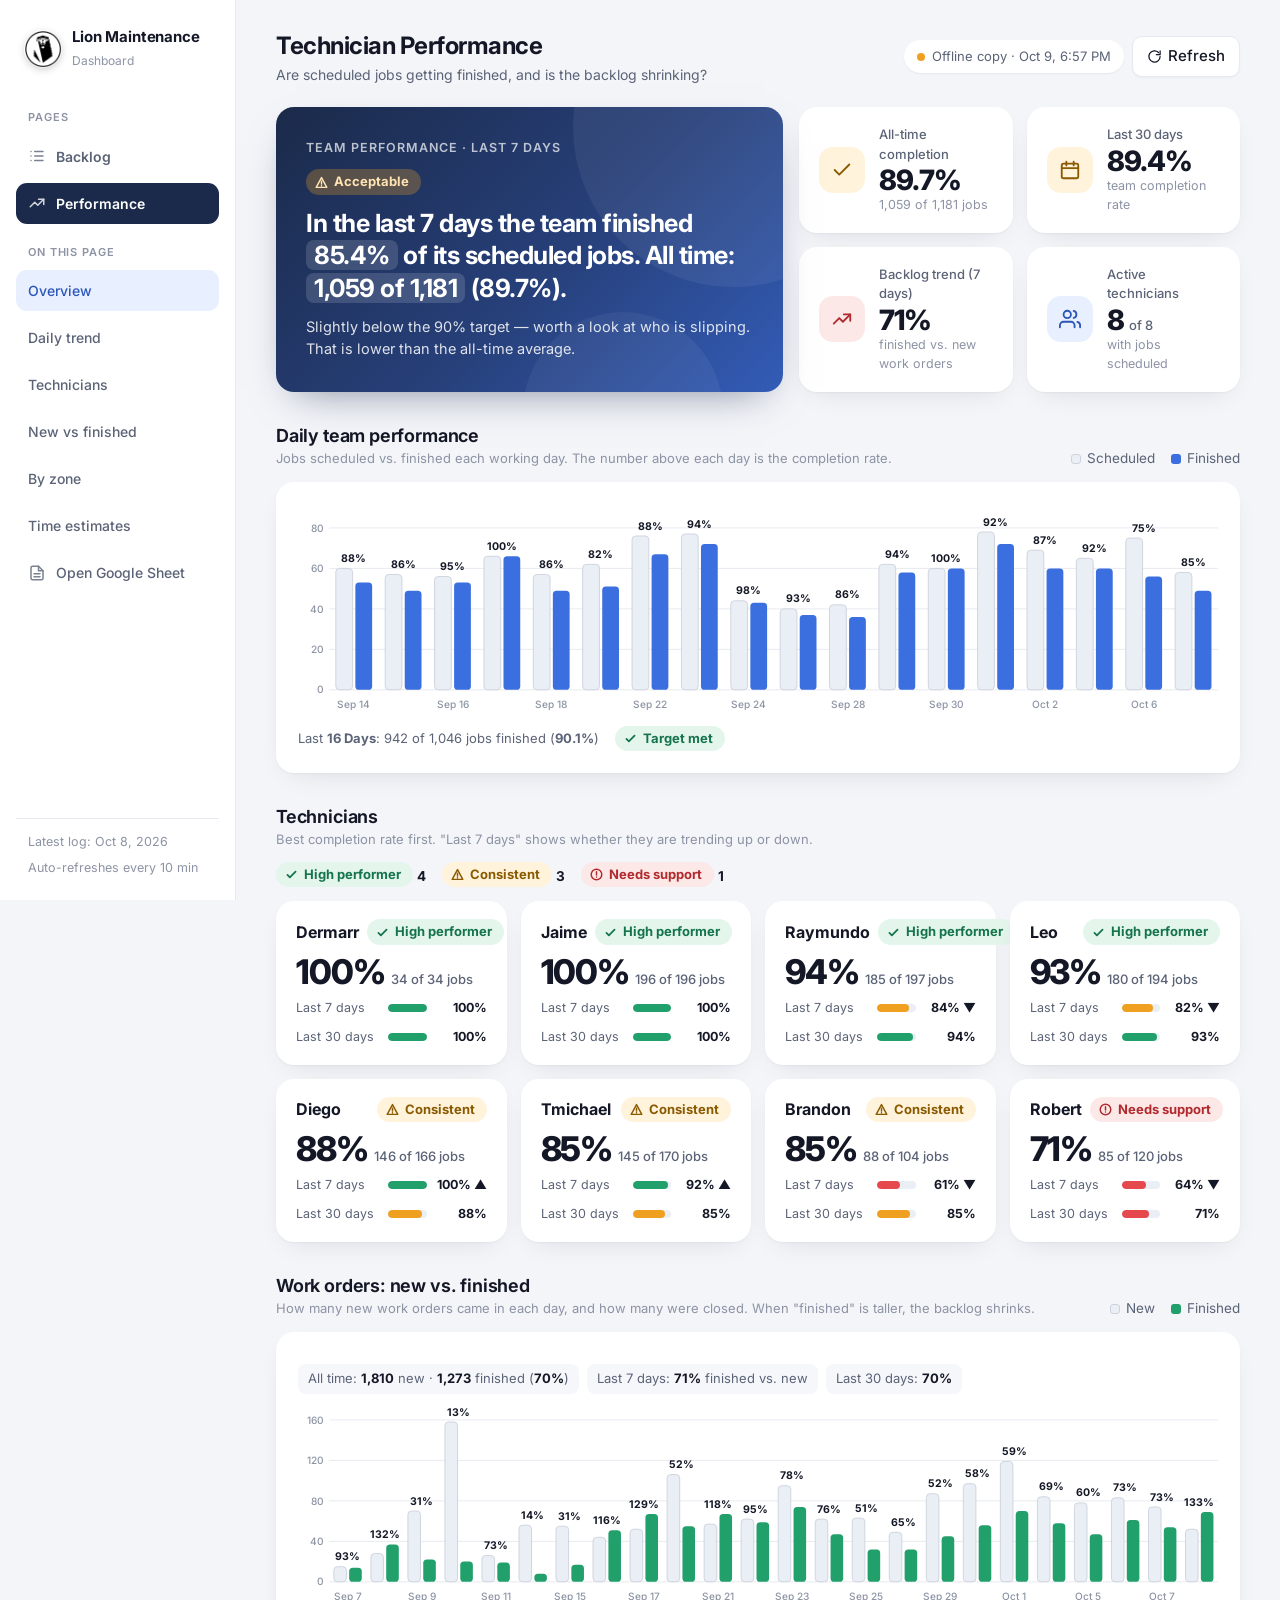
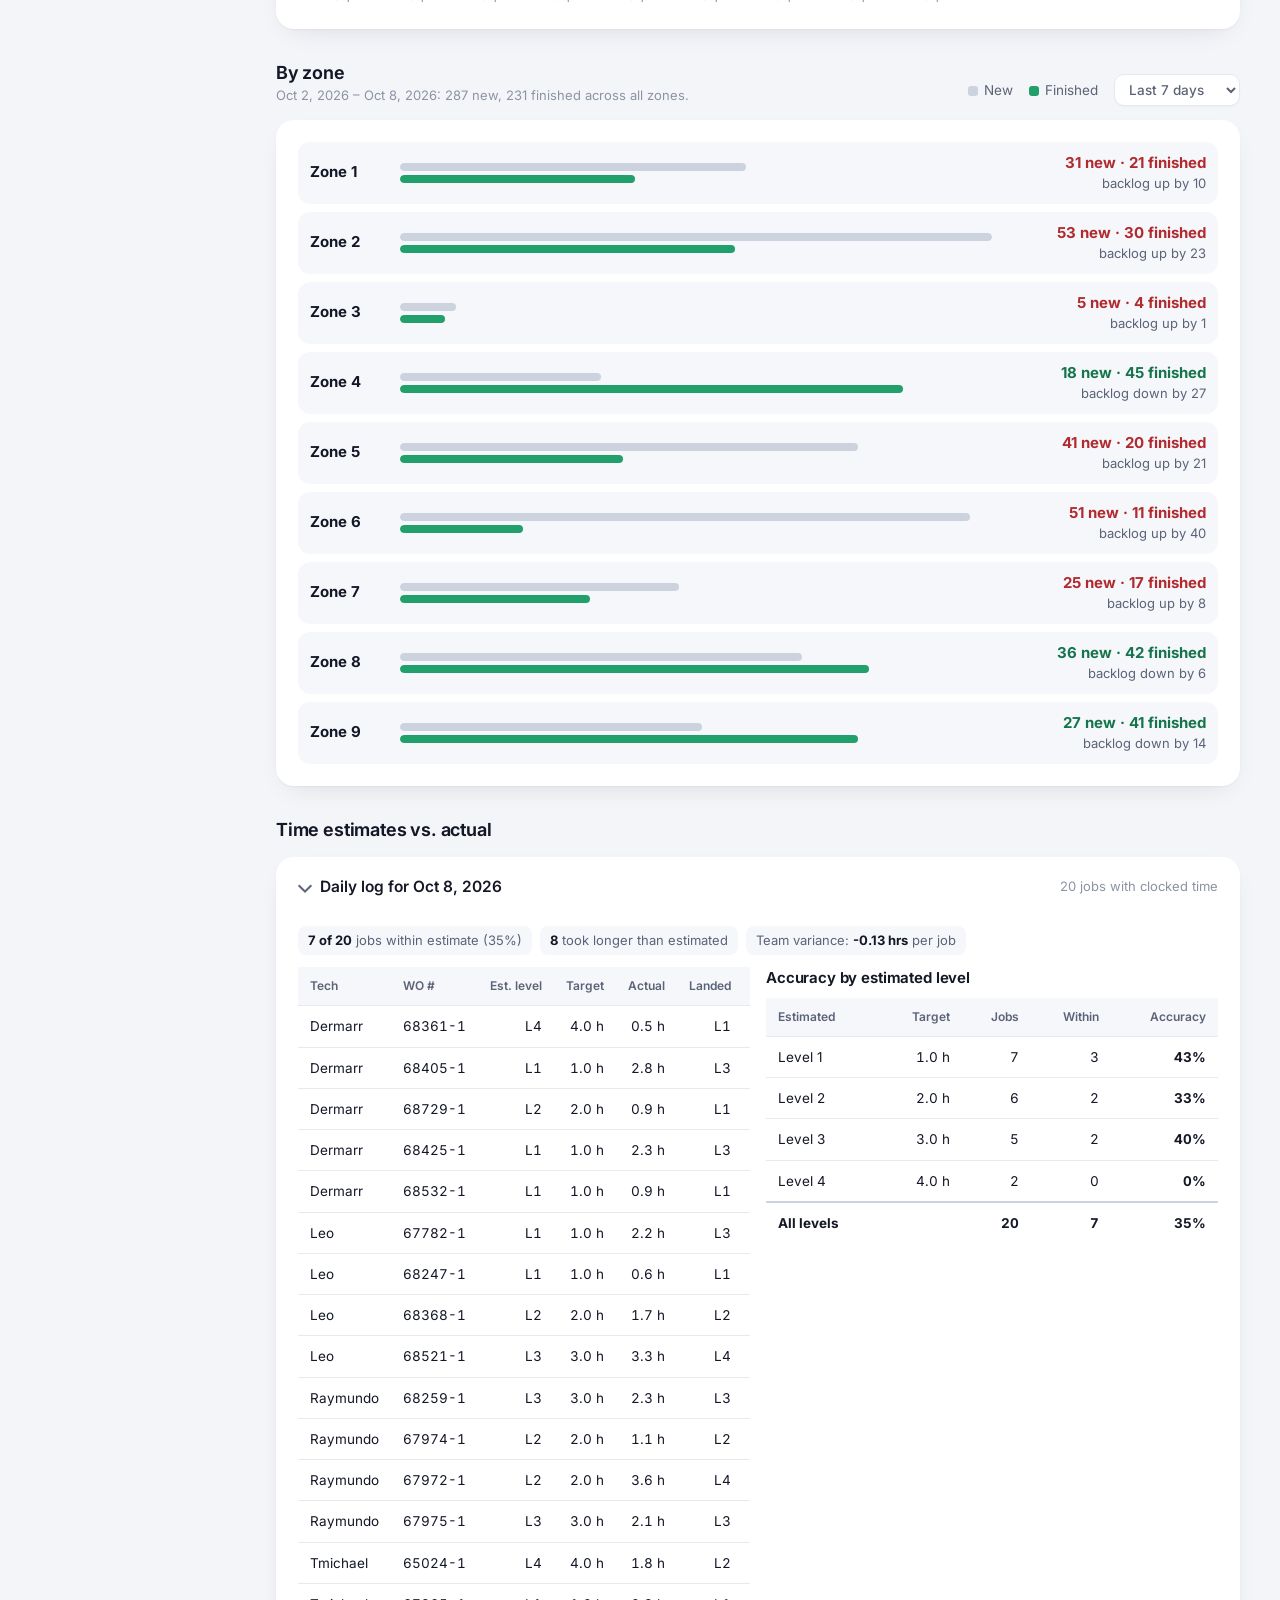
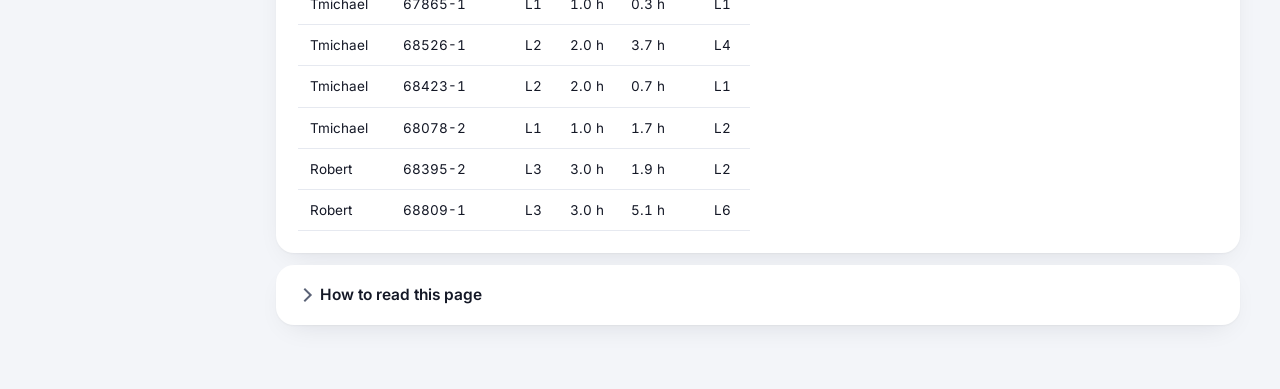
==== commit 5d95a3f0: "sadsadas" ====
--- a/performance.html
+++ b/performance.html
@@ -6,13 +6,15 @@
 <title>Technician Performance</title>
 <link rel="preconnect" href="https://fonts.googleapis.com">
 <link href="https://fonts.googleapis.com/css2?family=Inter:wght@400;500;600;700;800&display=swap" rel="stylesheet">
+<link rel="icon" type="image/png" href="favicon.png">
+<link rel="apple-touch-icon" href="logo.png">
 <link rel="stylesheet" href="styles.css">
 </head>
 <body>
 <div class="app">
   <aside class="side">
     <div class="brand">
-      <div class="logo" aria-hidden="true"><svg viewBox="0 0 24 24" fill="none" stroke="currentColor" stroke-width="2" stroke-linecap="round" stroke-linejoin="round"><path d="M14.7 6.3a1 1 0 0 0 0 1.4l1.6 1.6a1 1 0 0 0 1.4 0l3.77-3.77a6 6 0 0 1-7.94 7.94l-6.91 6.91a2.12 2.12 0 0 1-3-3l6.91-6.91a6 6 0 0 1 7.94-7.94l-3.76 3.76z"/></svg></div>
+      <div class="logo"><img src="logo.png" alt="Lion logo" width="38" height="38"></div>
       <div><b>Lion Maintenance</b><span>Dashboard</span></div>
     </div>
     <div class="grp-label">Pages</div>
--- a/styles.css
+++ b/styles.css
@@ -37,9 +37,8 @@
 .side { background: var(--surface); border-right: 1px solid var(--grid); padding: 22px 16px; position: sticky; top: 0; height: 100vh;
   display: flex; flex-direction: column; gap: 6px; }
 .brand { display: flex; align-items: center; gap: 10px; padding: 4px 8px 18px; }
-.logo { width: 38px; height: 38px; border-radius: 12px; background: linear-gradient(135deg, var(--accent), #6c8ff5); color: #fff;
-  display: grid; place-items: center; flex: none; box-shadow: 0 6px 14px -6px rgba(59,111,224,.6); }
-.logo svg { width: 20px; height: 20px; }
+.logo { width: 38px; height: 38px; border-radius: 50%; overflow: hidden; background: #fff; flex: none; box-shadow: 0 2px 8px -2px rgba(20,24,38,.3); display: grid; place-items: center; }
+.logo img { width: 100%; height: 100%; object-fit: cover; display: block; }
 .brand b { display: block; font-size: 15px; letter-spacing: -0.01em; }
 .brand span { font-size: 12px; color: var(--muted); }
 .side a { display: flex; align-items: center; gap: 10px; padding: 10px 12px; border-radius: 11px; color: var(--ink-2); text-decoration: none; font-weight: 500; font-size: 14px; }
@@ -245,3 +244,6 @@
 .chips span { background: var(--surface-2); border-radius: 8px; padding: 5px 10px; font-size: 13px; color: var(--ink-2); }
 .chips b { color: var(--ink); }
 .yes { color: var(--good-ink); font-weight: 700; } .no { color: var(--crit-ink); font-weight: 700; }
+
+/* Fallback: hide the badge Netlify injects on free-plan sites (official fix is Project configuration > General > Powered by Netlify badge > Off) */
+#nl-badge-frame, iframe[src*="/.netlify/scripts/hud"] { display: none !important; }
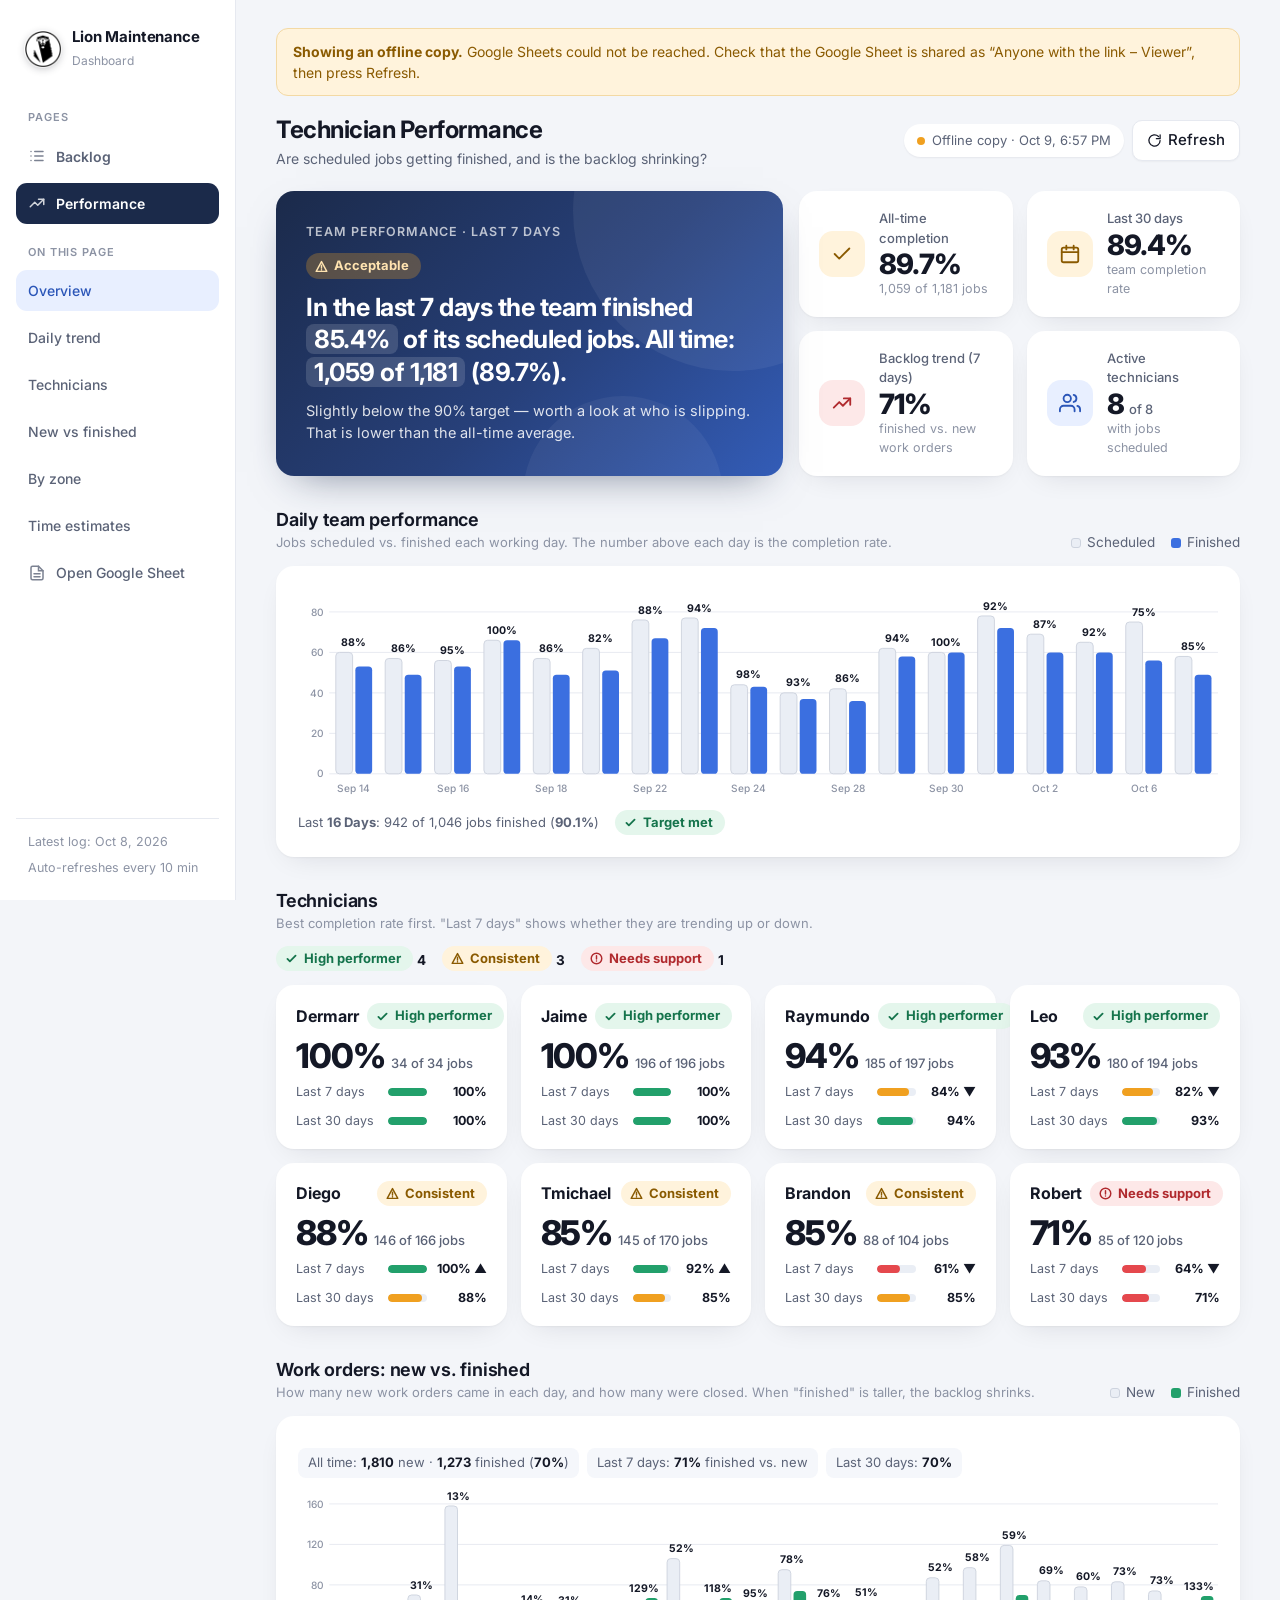
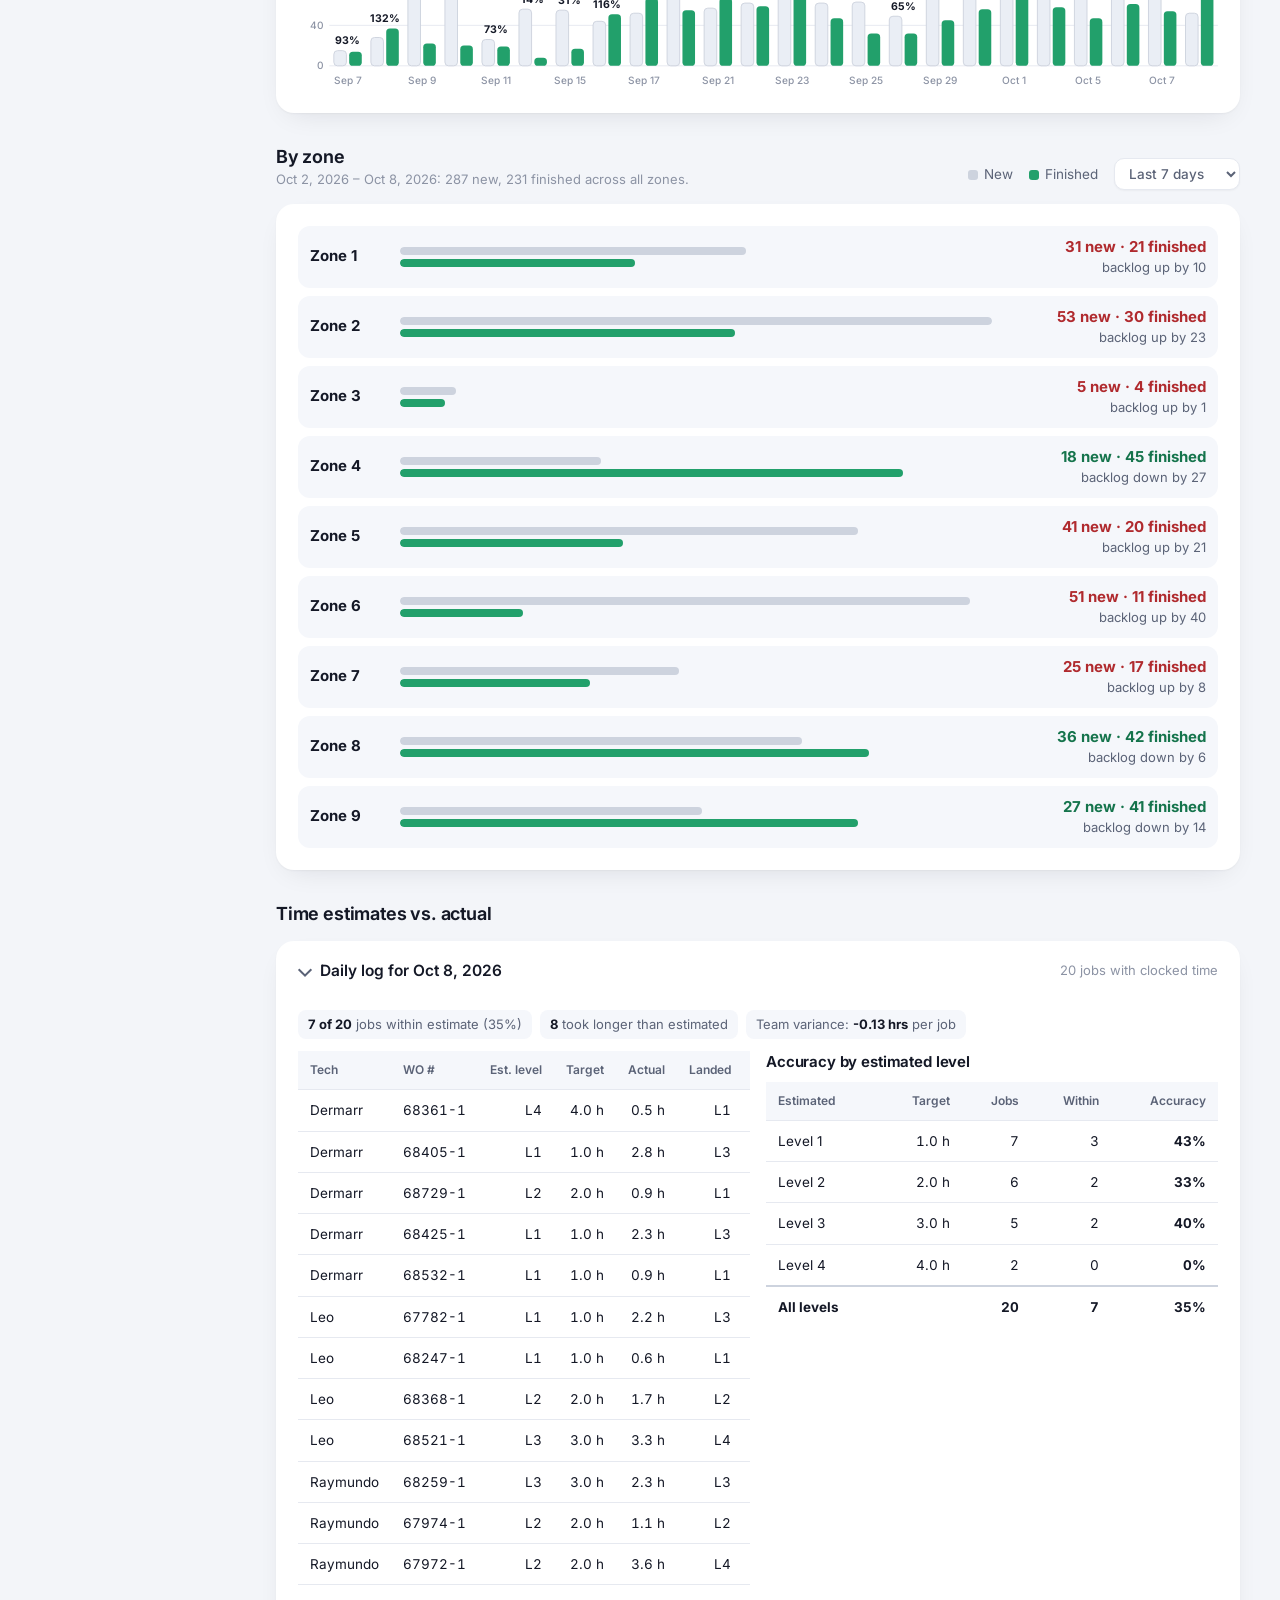
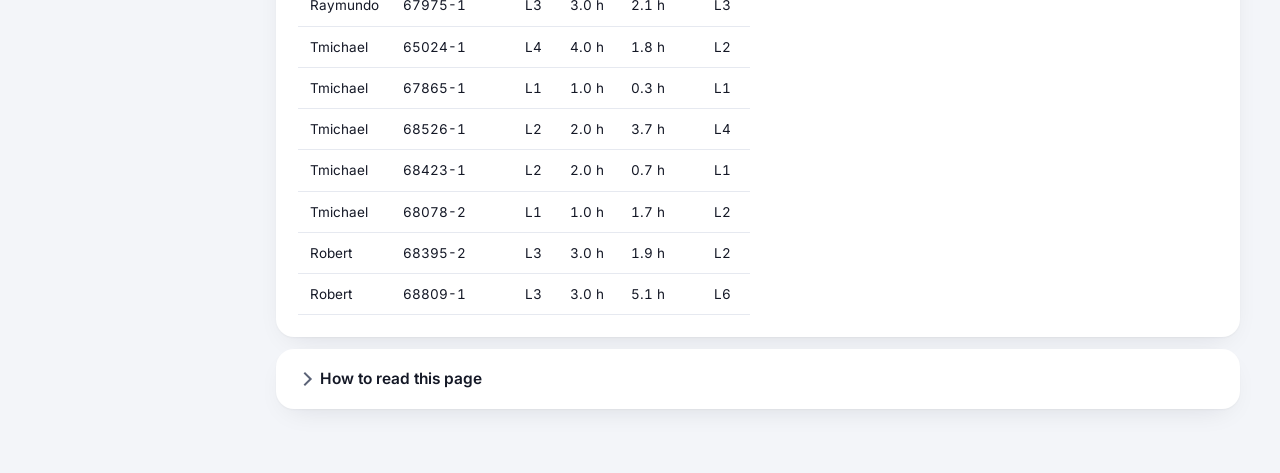
==== commit a78d8ef6: "commits" ====
--- a/performance.html
+++ b/performance.html
@@ -32,6 +32,7 @@
   </aside>
 
   <main class="main"><div class="wrap">
+    <div class="offline-bar" id="offlineBar" hidden><b>Showing an offline copy.</b> <span id="offlineWhy"></span> Check that the Google Sheet is shared as “Anyone with the link – Viewer”, then press Refresh.</div>
     <header class="topbar">
       <div><h1>Technician Performance</h1><p class="sub">Are scheduled jobs getting finished, and is the backlog shrinking?</p></div>
       <div class="src">
@@ -127,9 +128,12 @@
     try {
       model = await loadLive();
       $('srcDot').className = 'dot live';
+      $('offlineBar').hidden = true;
       $('srcText').textContent = 'Live · updated ' + new Date().toLocaleTimeString([], { hour: 'numeric', minute: '2-digit' });
     } catch (e) {
       console.warn('Live load failed, using snapshot:', e);
+      $('offlineBar').hidden = false;
+      $('offlineWhy').textContent = /401|403/.test(String(e)) ? 'Google Sheets refused access (' + (String(e).match(/40[13]/)||[''])[0] + ').' : 'Google Sheets could not be reached.';
       if (!model && window.LION_PERF_SNAPSHOT) model = window.LION_PERF_SNAPSHOT;
       $('srcDot').className = 'dot off';
       $('srcText').textContent = window.LION_PERF_SNAPSHOT ? 'Offline copy · ' + new Date(window.LION_PERF_SNAPSHOT.snapshotAt).toLocaleString([], { month: 'short', day: 'numeric', hour: 'numeric', minute: '2-digit' }) : 'Could not load data';
--- a/styles.css
+++ b/styles.css
@@ -247,3 +247,6 @@
 
 /* Fallback: hide the badge Netlify injects on free-plan sites (official fix is Project configuration > General > Powered by Netlify badge > Off) */
 #nl-badge-frame, iframe[src*="/.netlify/scripts/hud"] { display: none !important; }
+
+/* Offline warning */
+.offline-bar { background: var(--warn-bg); color: var(--warn-ink); border: 1px solid #f3d9a4; border-radius: 12px; padding: 12px 16px; margin-bottom: 16px; font-size: 14px; }
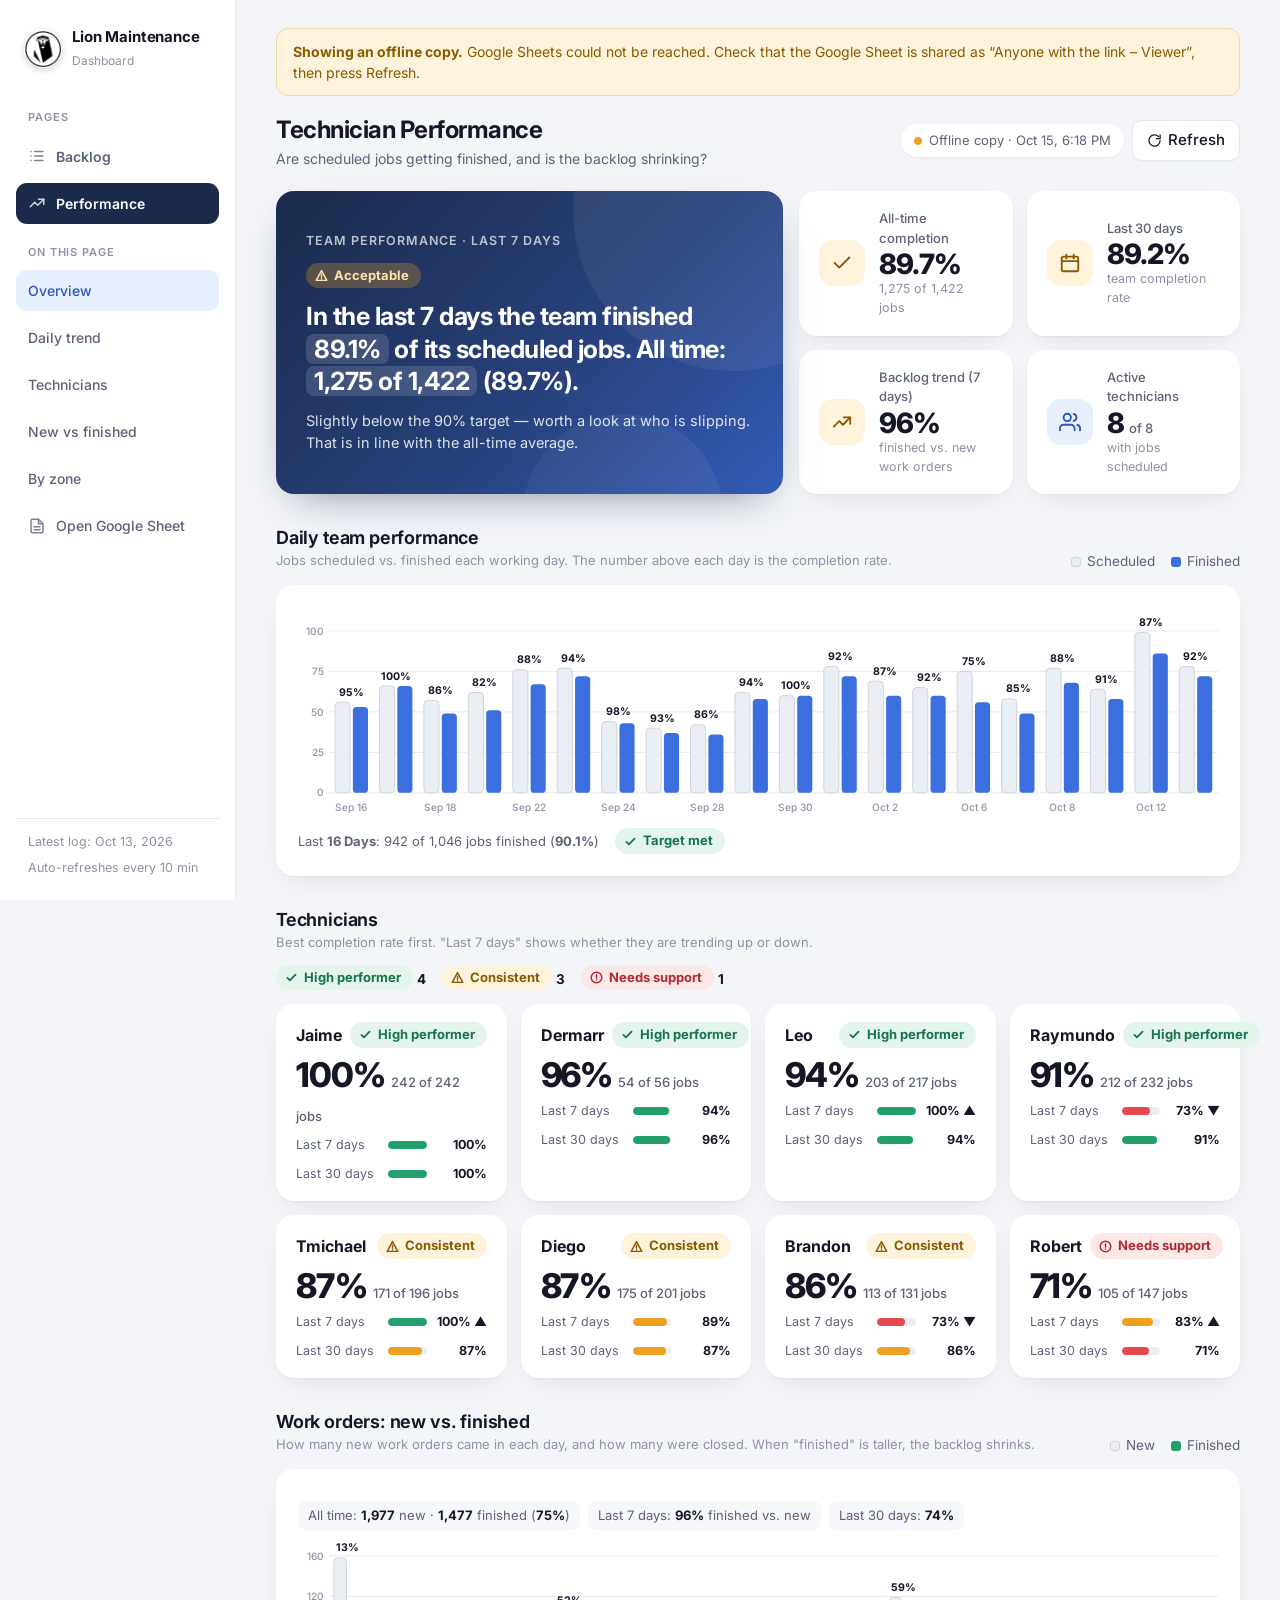
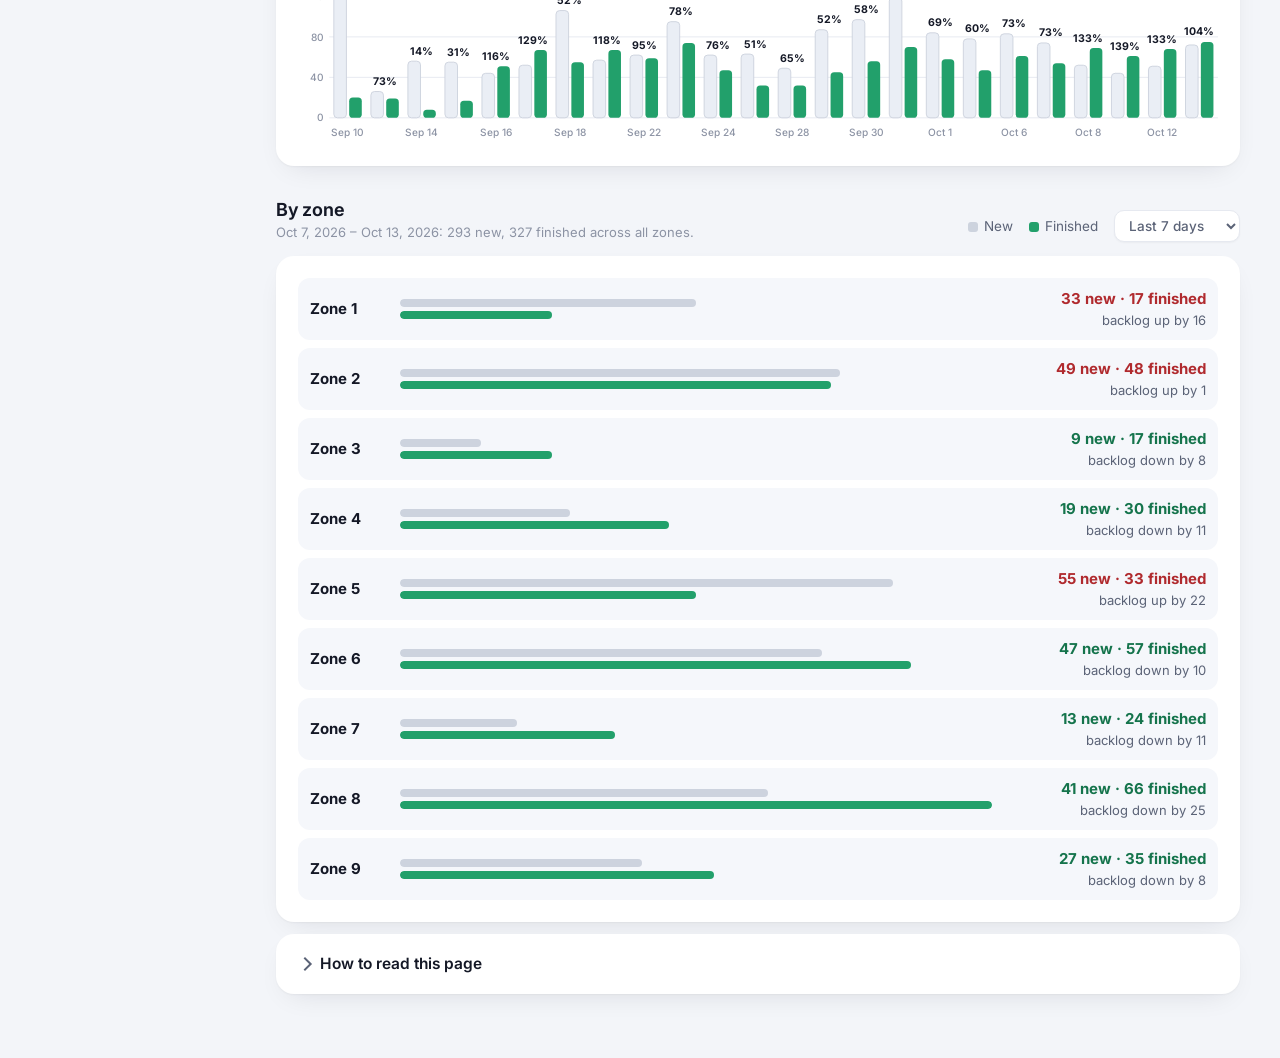
==== commit aff829af: "confirms" ====
--- a/performance.html
+++ b/performance.html
@@ -26,7 +26,6 @@
     <a href="#techs">Technicians</a>
     <a href="#flow">New vs finished</a>
     <a href="#zones">By zone</a>
-    <a href="#log">Time estimates</a>
     <a id="srcLink" target="_blank" rel="noopener"><svg viewBox="0 0 24 24" fill="none" stroke="currentColor" stroke-width="2" stroke-linecap="round"><path d="M14 3H6a2 2 0 0 0-2 2v14a2 2 0 0 0 2 2h12a2 2 0 0 0 2-2V9z"/><path d="M14 3v6h6M8 13h8M8 17h8"/></svg>Open Google Sheet</a>
     <div class="foot"><span id="footDate"></span><span>Auto-refreshes every 10 min</span></div>
   </aside>
@@ -62,24 +61,12 @@
         <select id="zoneRange" class="btn" style="padding:6px 10px"><option value="7">Last 7 days</option><option value="14">Last 14 days</option><option value="28">Last 28 days</option></select></div></div>
     <section class="card"><div class="zrows" id="zoneRows"></div></section>
 
-    <div class="sec-head" id="log"><div><h2>Time estimates vs. actual</h2></div></div>
-    <details class="card sect" style="margin-top:0" open>
-      <summary id="logTitle">Latest daily log</summary>
-      <div class="inner">
-        <div class="chips" id="logChips"></div>
-        <div class="grid2" style="margin-top:12px">
-          <div class="table-wrap"><table id="logTable"></table></div>
-          <div><h2 style="font-size:15px;margin-bottom:8px">Accuracy by estimated level</h2><div class="table-wrap"><table id="levelTable"></table></div></div>
-        </div>
-      </div>
-    </details>
     <details class="card sect help">
       <summary>How to read this page</summary>
       <div class="inner"><dl>
         <dt>Completion rate</dt><dd>Jobs finished ÷ jobs scheduled. 90% or more is the target; 80–89% is acceptable; under 80% needs attention.</dd>
         <dt>Last 7 / 30 days</dt><dd>The same rate, but only counting the trailing 7 or 30 days. Compare it with the all-time rate to see if things are improving.</dd>
         <dt>New vs. finished</dt><dd>New = work orders created that day. Finished = work orders closed that day. More finished than new means the backlog is going down.</dd>
-        <dt>Within estimate</dt><dd>Each job gets an estimated level (1 = about 1 hour, 2 = about 2 hours …). A job is "within estimate" when the actual clocked time landed in that hour band.</dd>
       </dl></div>
     </details>
   </div></main>
@@ -169,7 +156,7 @@
   function mountChart(id, chart) { $(id).innerHTML = chart.html || chart; tipState[id] = chart.tipFn; }
 
   function render() {
-    const { perf, rolling, zoneDaily, dailyLog, tally } = model;
+    const { perf, rolling, zoneDaily } = model;
     const team = perf.team || {};
     const r7 = team.r7, overall = team.rate;
     const t7 = tone(r7);
@@ -214,7 +201,6 @@
     const tc = { good: 0, warn: 0, crit: 0 };
     techs.forEach(t => tc[tone(t.rate)]++);
     $('techLegend').innerHTML = ['good', 'warn', 'crit'].map(s => `<span>${badge(s, TECH_LABEL)}<span class="n">${tc[s]}</span></span>`).join('');
-    const tallyByName = Object.fromEntries((tally.techs || []).map(t => [t.name.toLowerCase(), t]));
     $('techCards').innerHTML = techs.map(t => {
       const s = tone(t.rate), s7 = tone(t.r7);
       const dir = t.r7 == null || t.rate == null ? '' : t.r7 - t.rate > 0.03 ? ' ▲' : t.r7 - t.rate < -0.03 ? ' ▼' : '';
@@ -235,16 +221,6 @@
 
     renderZones();
 
-    // Daily log
-    const dl = dailyLog, jobs = dl.jobs || [];
-    const within = jobs.filter(j => j.inWindow).length, over = jobs.filter(j => j.actual > j.target).length;
-    $('logTitle').innerHTML = `Daily log for ${niceDate(dl.date)} <span class="small">${jobs.length} jobs with clocked time</span>`;
-    $('logChips').innerHTML = jobs.length ? `<span><b>${within} of ${jobs.length}</b> jobs within estimate (${pc(within / jobs.length)})</span><span><b>${over}</b> took longer than estimated</span><span>Team variance: <b>${(tally.overall.avgVariance >= 0 ? '+' : '') + fmt(tally.overall.avgVariance, 2)} hrs</b> per job</span>` : '<span>No clocked jobs logged for this day.</span>';
-    $('logTable').innerHTML = `<thead><tr><th class="l">Tech</th><th class="l">WO #</th><th>Est. level</th><th>Target</th><th>Actual</th><th>Landed</th><th class="l">Within?</th></tr></thead><tbody>${
-      jobs.map(j => `<tr><td class="l">${esc(j.tech)}</td><td class="l num">${esc(j.wo)}</td><td class="num">L${j.estLevel}</td><td class="num">${fmt(j.target, 1)} h</td><td class="num">${fmt(j.actual, 1)} h</td><td class="num">L${j.landed}</td><td class="l ${j.inWindow ? 'yes' : 'no'}">${j.inWindow ? 'Yes' : 'No'}</td></tr>`).join('') || '<tr><td class="l" colspan="7">No jobs logged.</td></tr>'}</tbody>`;
-    $('levelTable').innerHTML = `<thead><tr><th class="l">Estimated</th><th>Target</th><th>Jobs</th><th>Within</th><th>Accuracy</th></tr></thead><tbody>${
-      (tally.levels || []).filter(l => l.assigned > 0).map(l => `<tr><td class="l">Level ${l.level}</td><td class="num">${fmt(l.target, 1)} h</td><td class="num">${fmt(l.assigned)}</td><td class="num">${fmt(l.inWindow)}</td><td class="num"><b>${pc(l.acc)}</b></td></tr>`).join('') || '<tr><td class="l" colspan="5">No data.</td></tr>'}</tbody>
-      ${tally.teamLevels ? `<tfoot><tr><td class="l">All levels</td><td></td><td class="num">${fmt(tally.teamLevels.assigned)}</td><td class="num">${fmt(tally.teamLevels.inWindow)}</td><td class="num">${pc(tally.teamLevels.acc)}</td></tr></tfoot>` : ''}`;
   }
 
   function renderZones() {
--- a/styles.css
+++ b/styles.css
@@ -8,7 +8,7 @@
   --good: #22a06b; --good-bg: #e4f6ec; --good-ink: #15744c;
   --warn: #f0a020; --warn-bg: #fff3dc; --warn-ink: #8a5a00;
   --crit: #e5484d; --crit-bg: #fde8e8; --crit-ink: #b02a2e;
-  --l1: #b9d0f5; --l2: #8fb2ee; --l3: #5f8fe6; --l4: #3b6fe0; --l5: #2448a8;
+  --l1: #b9d0f5; --l2: #8fb2ee; --l3: #5f8fe6; --l4: #3b6fe0; --l5: #2448a8; --l6: #1b3684; --l7: #142a69; --l8: #0d1d4d;
   --shadow: 0 1px 2px rgba(20,24,38,.04), 0 10px 30px -14px rgba(20,24,38,.14);
   --r: 18px;
   --sidebar: 236px;
